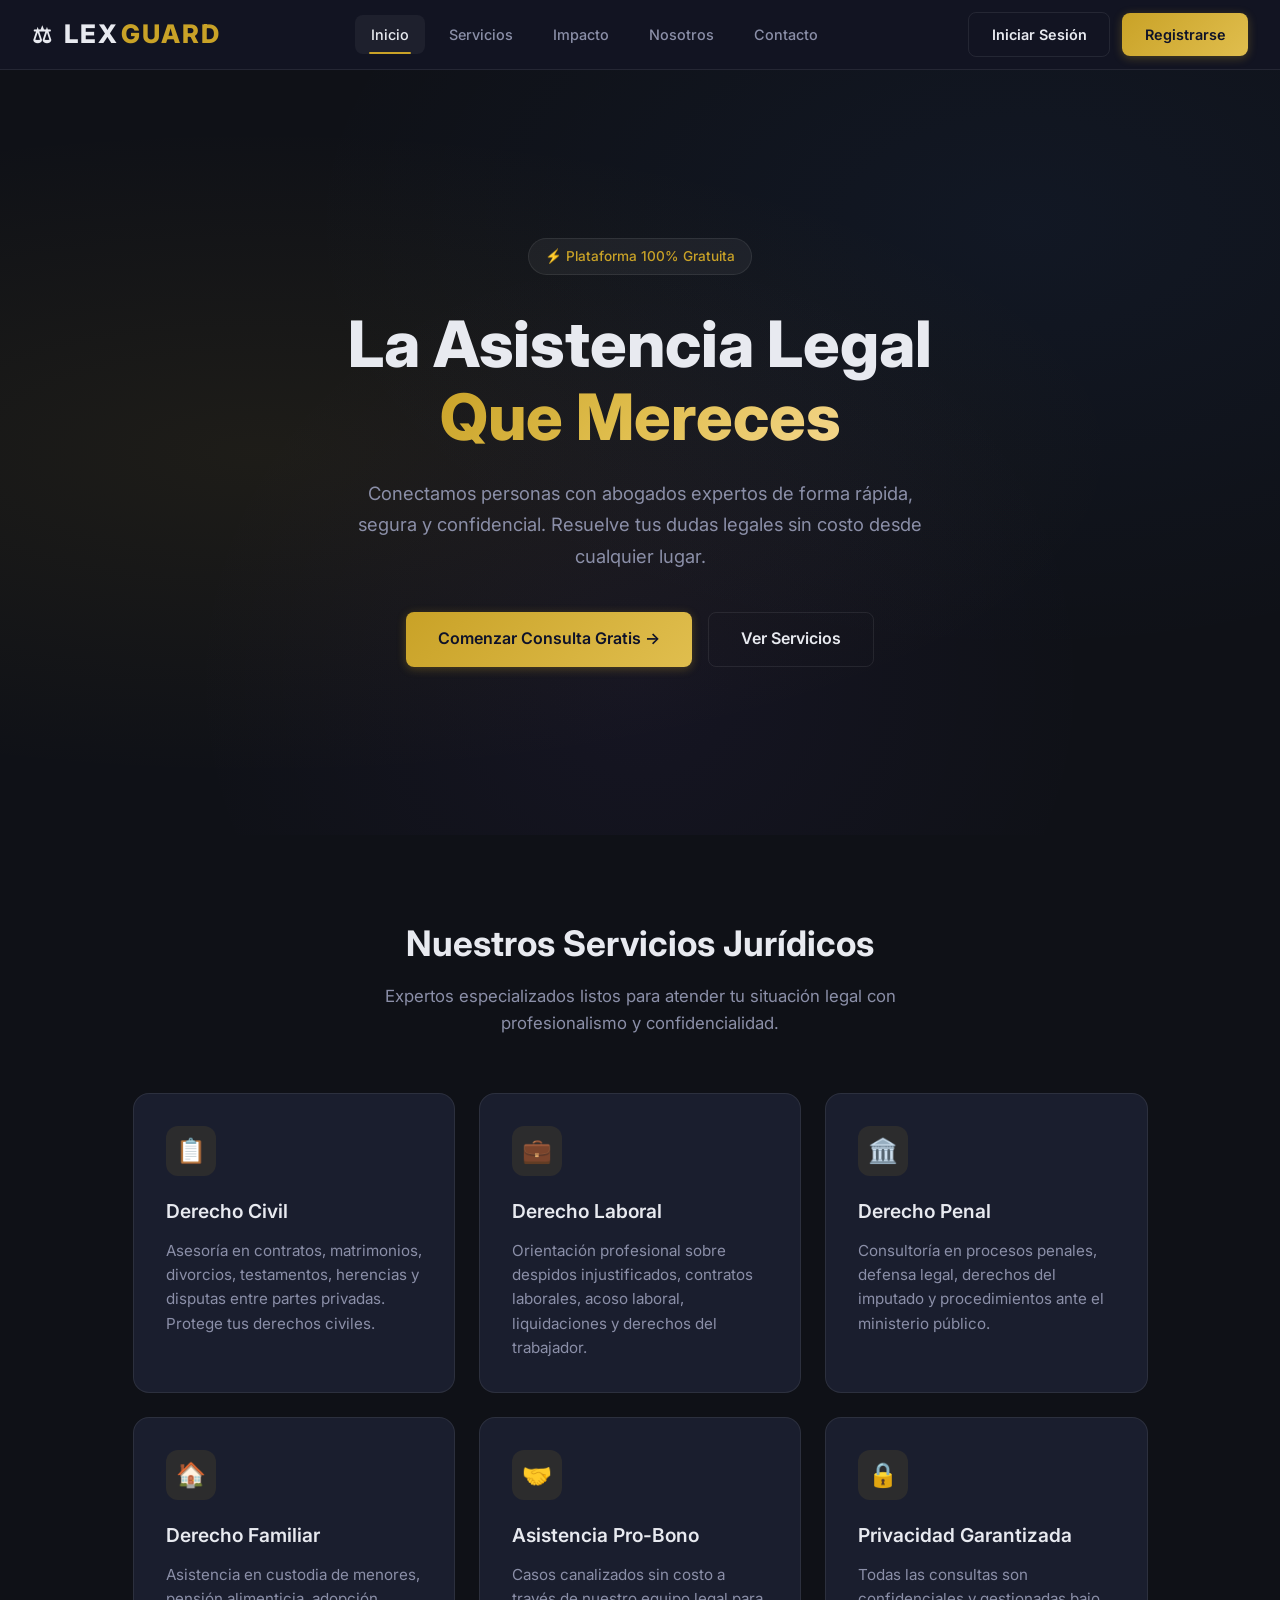
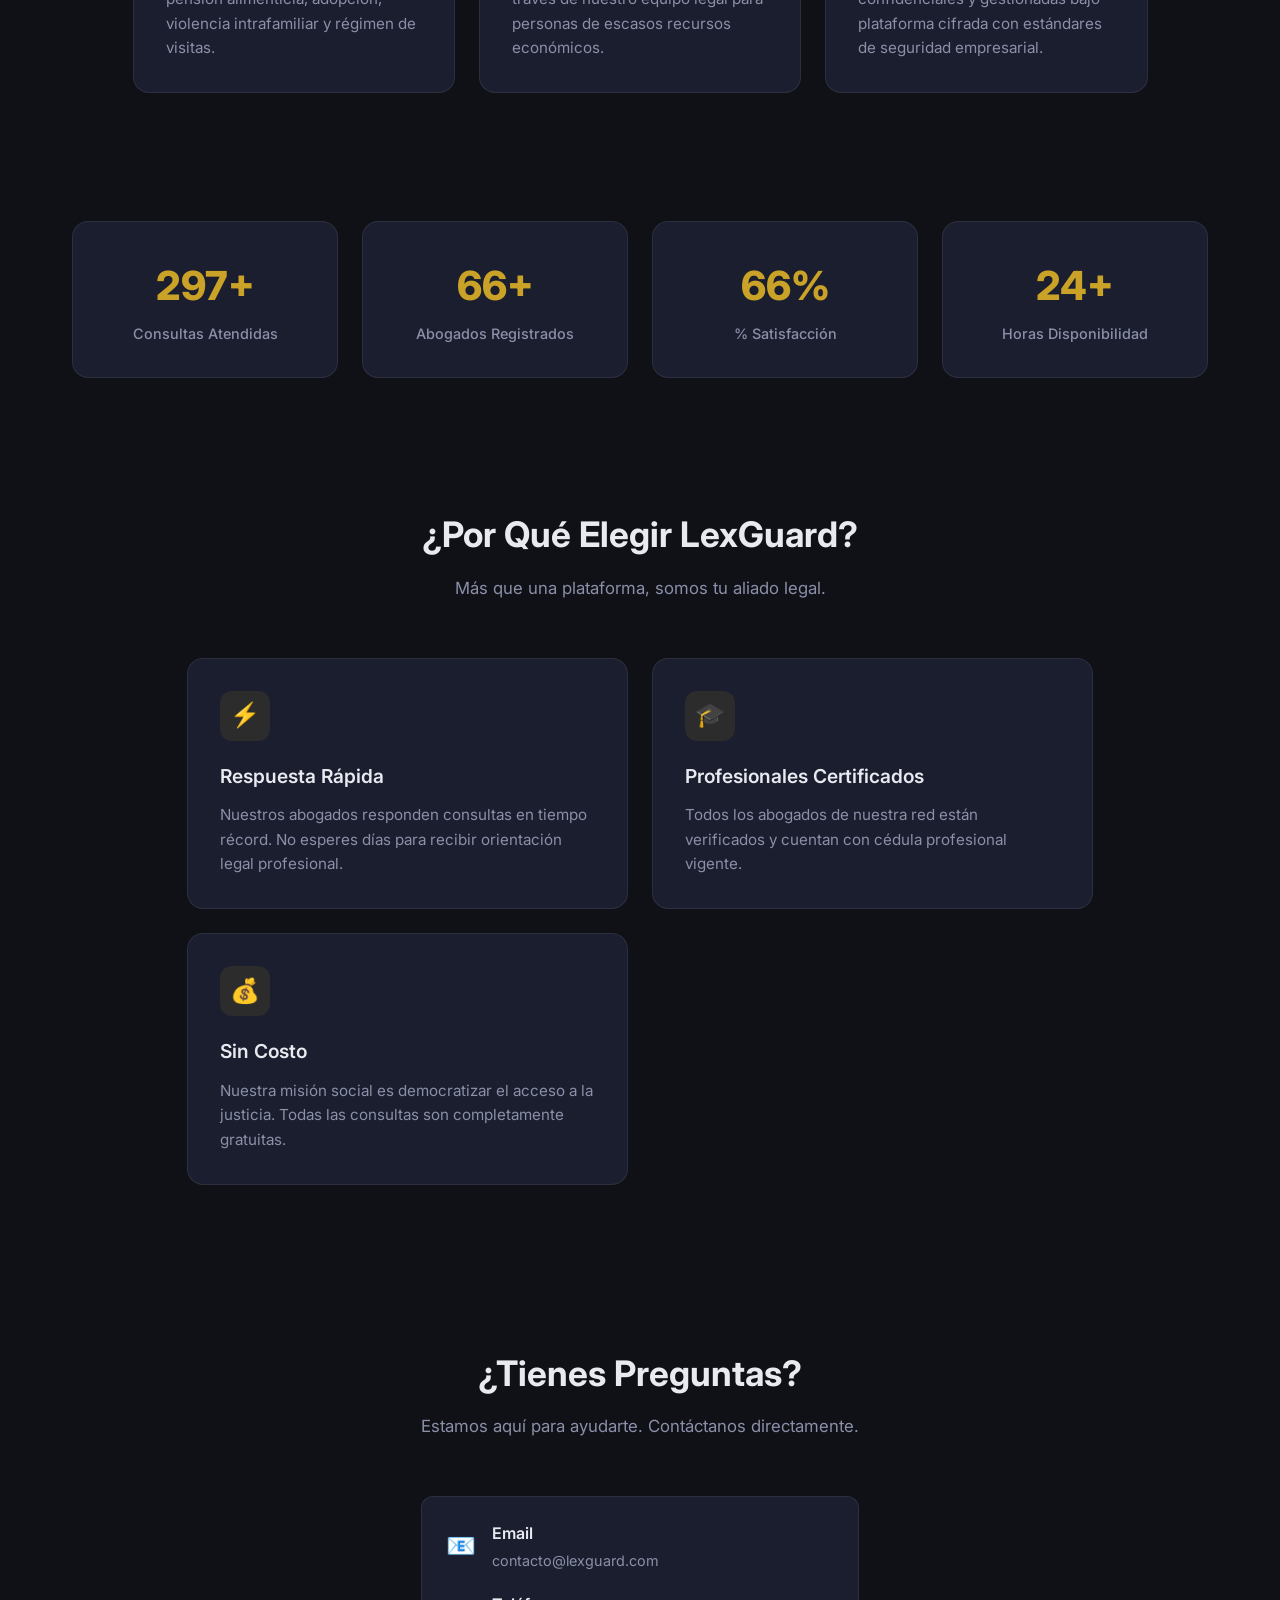
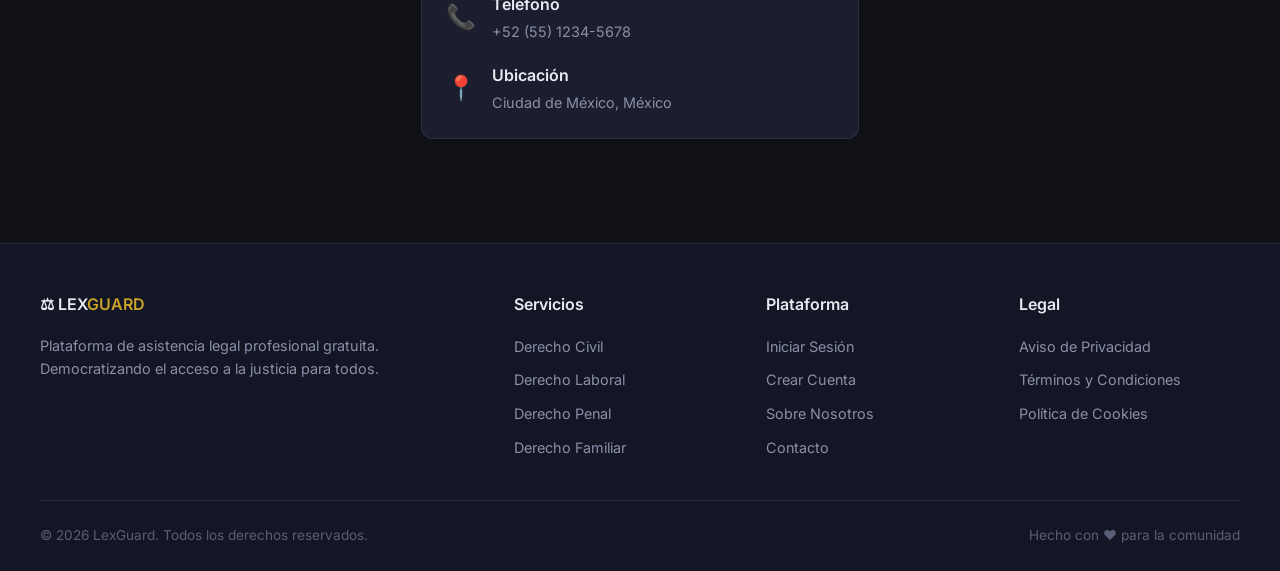
==== src/main/resources/static/index.html @ 743a6d7b "Add files via upload" ====
<!DOCTYPE html>
<html lang="es">
<head>
    <meta charset="UTF-8">
    <meta name="viewport" content="width=device-width, initial-scale=1.0">
    <meta name="description" content="LexGuard — Plataforma de asistencia legal profesional gratuita. Consulta a expertos en derecho civil, laboral y penal desde la comodidad de tu hogar.">
    <title>LexGuard | Asistencia Legal Profesional Gratuita</title>
    <link rel="stylesheet" href="css/style.css">
</head>
<body>

    <nav class="navbar" id="mainNavbar">
        <a href="index.html" class="logo">LEX<span>GUARD</span></a>

        <div class="hamburger" id="hamburgerBtn" onclick="toggleMenu()">
            <span></span><span></span><span></span>
        </div>

        <div class="nav-links" id="navLinks">
            <a href="#inicio" class="active">Inicio</a>
            <a href="#servicios">Servicios</a>
            <a href="#estadisticas">Impacto</a>
            <a href="#nosotros">Nosotros</a>
            <a href="#contacto">Contacto</a>
        </div>

        <div class="auth-buttons" id="authSection">
            <a href="login.html" class="btn btn-outline">Iniciar Sesión</a>
            <a href="registro.html" class="btn btn-primary">Registrarse</a>
        </div>
    </nav>

    <section class="hero" id="inicio">
        <div class="hero-content">
            <div class="hero-badge">
                ⚡ Plataforma 100% Gratuita
            </div>
            <h1>
                La Asistencia Legal<br>
                <span class="gradient-text">Que Mereces</span>
            </h1>
            <p>Conectamos personas con abogados expertos de forma rápida, segura y confidencial. Resuelve tus dudas legales sin costo desde cualquier lugar.</p>
            <div class="hero-buttons">
                <a href="registro.html" class="btn btn-primary">Comenzar Consulta Gratis →</a>
                <a href="#servicios" class="btn btn-outline">Ver Servicios</a>
            </div>
        </div>
    </section>

    <section class="section" id="servicios">
        <div class="section-header">
            <h2>Nuestros Servicios Jurídicos</h2>
            <p>Expertos especializados listos para atender tu situación legal con profesionalismo y confidencialidad.</p>
        </div>
        <div class="services-grid">
            <div class="service-card">
                <div class="service-icon">📋</div>
                <h3>Derecho Civil</h3>
                <p>Asesoría en contratos, matrimonios, divorcios, testamentos, herencias y disputas entre partes privadas. Protege tus derechos civiles.</p>
            </div>
            <div class="service-card">
                <div class="service-icon">💼</div>
                <h3>Derecho Laboral</h3>
                <p>Orientación profesional sobre despidos injustificados, contratos laborales, acoso laboral, liquidaciones y derechos del trabajador.</p>
            </div>
            <div class="service-card">
                <div class="service-icon">🏛️</div>
                <h3>Derecho Penal</h3>
                <p>Consultoría en procesos penales, defensa legal, derechos del imputado y procedimientos ante el ministerio público.</p>
            </div>
            <div class="service-card">
                <div class="service-icon">🏠</div>
                <h3>Derecho Familiar</h3>
                <p>Asistencia en custodia de menores, pensión alimenticia, adopción, violencia intrafamiliar y régimen de visitas.</p>
            </div>
            <div class="service-card">
                <div class="service-icon">🤝</div>
                <h3>Asistencia Pro-Bono</h3>
                <p>Casos canalizados sin costo a través de nuestro equipo legal para personas de escasos recursos económicos.</p>
            </div>
            <div class="service-card">
                <div class="service-icon">🔒</div>
                <h3>Privacidad Garantizada</h3>
                <p>Todas las consultas son confidenciales y gestionadas bajo plataforma cifrada con estándares de seguridad empresarial.</p>
            </div>
        </div>
    </section>

    <section id="estadisticas">
        <div class="stats-bar">
            <div class="stat-item">
                <div class="stat-number" data-target="500">0</div>
                <div class="stat-label">Consultas Atendidas</div>
            </div>
            <div class="stat-item">
                <div class="stat-number" data-target="120">0</div>
                <div class="stat-label">Abogados Registrados</div>
            </div>
            <div class="stat-item">
                <div class="stat-number" data-target="95">0</div>
                <div class="stat-label">% Satisfacción</div>
            </div>
            <div class="stat-item">
                <div class="stat-number" data-target="24">0</div>
                <div class="stat-label">Horas Disponibilidad</div>
            </div>
        </div>
    </section>

    <!-- ===== NOSOTROS ===== -->
    <section class="section" id="nosotros">
        <div class="section-header">
            <h2>¿Por Qué Elegir LexGuard?</h2>
            <p>Más que una plataforma, somos tu aliado legal.</p>
        </div>
        <div class="services-grid">
            <div class="service-card">
                <div class="service-icon">⚡</div>
                <h3>Respuesta Rápida</h3>
                <p>Nuestros abogados responden consultas en tiempo récord. No esperes días para recibir orientación legal profesional.</p>
            </div>
            <div class="service-card">
                <div class="service-icon">🎓</div>
                <h3>Profesionales Certificados</h3>
                <p>Todos los abogados de nuestra red están verificados y cuentan con cédula profesional vigente.</p>
            </div>
            <div class="service-card">
                <div class="service-icon">💰</div>
                <h3>Sin Costo</h3>
                <p>Nuestra misión social es democratizar el acceso a la justicia. Todas las consultas son completamente gratuitas.</p>
            </div>
        </div>
    </section>

    <!-- ===== CONTACTO ===== -->
    <section class="section" id="contacto">
        <div class="section-header">
            <h2>¿Tienes Preguntas?</h2>
            <p>Estamos aquí para ayudarte. Contáctanos directamente.</p>
        </div>
        <div style="max-width: 500px; margin: 0 auto;">
            <div class="card">
                <div style="display: grid; gap: 1.25rem;">
                    <div style="display: flex; align-items: center; gap: 1rem;">
                        <span style="font-size: 1.5rem;">📧</span>
                        <div>
                            <div style="font-weight: 600; margin-bottom: 0.15rem;">Email</div>
                            <div style="color: var(--text-secondary); font-size: 0.9rem;">contacto@lexguard.com</div>
                        </div>
                    </div>
                    <div style="display: flex; align-items: center; gap: 1rem;">
                        <span style="font-size: 1.5rem;">📞</span>
                        <div>
                            <div style="font-weight: 600; margin-bottom: 0.15rem;">Teléfono</div>
                            <div style="color: var(--text-secondary); font-size: 0.9rem;">+52 (55) 1234-5678</div>
                        </div>
                    </div>
                    <div style="display: flex; align-items: center; gap: 1rem;">
                        <span style="font-size: 1.5rem;">📍</span>
                        <div>
                            <div style="font-weight: 600; margin-bottom: 0.15rem;">Ubicación</div>
                            <div style="color: var(--text-secondary); font-size: 0.9rem;">Ciudad de México, México</div>
                        </div>
                    </div>
                </div>
            </div>
        </div>
    </section>

    <footer class="footer">
        <div class="footer-grid">
            <div class="footer-col">
                <h4>⚖ LEX<span style="color: var(--accent);">GUARD</span></h4>
                <p>Plataforma de asistencia legal profesional gratuita. Democratizando el acceso a la justicia para todos.</p>
            </div>
            <div class="footer-col">
                <h4>Servicios</h4>
                <ul>
                    <li><a href="#servicios">Derecho Civil</a></li>
                    <li><a href="#servicios">Derecho Laboral</a></li>
                    <li><a href="#servicios">Derecho Penal</a></li>
                    <li><a href="#servicios">Derecho Familiar</a></li>
                </ul>
            </div>
            <div class="footer-col">
                <h4>Plataforma</h4>
                <ul>
                    <li><a href="login.html">Iniciar Sesión</a></li>
                    <li><a href="registro.html">Crear Cuenta</a></li>
                    <li><a href="#nosotros">Sobre Nosotros</a></li>
                    <li><a href="#contacto">Contacto</a></li>
                </ul>
            </div>
            <div class="footer-col">
                <h4>Legal</h4>
                <ul>
                    <li><a href="#">Aviso de Privacidad</a></li>
                    <li><a href="#">Términos y Condiciones</a></li>
                    <li><a href="#">Política de Cookies</a></li>
                </ul>
            </div>
        </div>
        <div class="footer-bottom">
            <span>© 2026 LexGuard. Todos los derechos reservados.</span>
            <span>Hecho con ❤️ para la comunidad</span>
        </div>
    </footer>

    <script src="js/auth.js"></script>
    <script>
        // --- Auth-aware navbar ---
        document.addEventListener("DOMContentLoaded", () => {
            if (auth.isAuthenticated()) {
                const user = auth.getUser();
                document.getElementById('authSection').innerHTML = `
                    <span style="color: var(--text-secondary); font-size: 0.9rem;">Hola, <strong style="color: var(--text-primary);">${user.nombre || 'Usuario'}</strong></span>
                    <a href="dashboard.html" class="btn btn-primary">Mi Panel</a>
                    <button class="btn btn-outline" onclick="logout()">Salir</button>
                `;
            }
        });

        // --- Hamburger Menu ---
        function toggleMenu() {
            document.getElementById('navLinks').classList.toggle('open');
            document.getElementById('hamburgerBtn').classList.toggle('active');
        }

        // Close menu on link click (mobile)
        document.querySelectorAll('.nav-links a').forEach(link => {
            link.addEventListener('click', () => {
                document.getElementById('navLinks').classList.remove('open');
                document.getElementById('hamburgerBtn').classList.remove('active');
            });
        });

        // --- Stat Counter Animation ---
        const statNumbers = document.querySelectorAll('.stat-number[data-target]');
        const observerOptions = { threshold: 0.5 };
        const statsObserver = new IntersectionObserver((entries) => {
            entries.forEach(entry => {
                if (entry.isIntersecting) {
                    const el = entry.target;
                    const target = parseInt(el.getAttribute('data-target'));
                    let current = 0;
                    const increment = Math.ceil(target / 60);
                    const suffix = el.closest('.stat-item').querySelector('.stat-label').textContent.includes('%') ? '%' : '+';
                    const timer = setInterval(() => {
                        current += increment;
                        if (current >= target) {
                            current = target;
                            clearInterval(timer);
                        }
                        el.textContent = current + suffix;
                    }, 25);
                    statsObserver.unobserve(el);
                }
            });
        }, observerOptions);

        statNumbers.forEach(num => statsObserver.observe(num));

        // --- Active nav link on scroll ---
        const sections = document.querySelectorAll('section[id]');
        window.addEventListener('scroll', () => {
            const scrollY = window.scrollY + 100;
            sections.forEach(sec => {
                const top = sec.offsetTop;
                const height = sec.offsetHeight;
                const id = sec.getAttribute('id');
                const link = document.querySelector(`.nav-links a[href="#${id}"]`);
                if (link) {
                    if (scrollY >= top && scrollY < top + height) {
                        document.querySelectorAll('.nav-links a').forEach(a => a.classList.remove('active'));
                        link.classList.add('active');
                    }
                }
            });
        });
    </script>
</body>
</html>
---- src/main/resources/static/css/style.css ----
/* ============================================
   LEXGUARD — Premium Design System v4.0
   ============================================ */

@import url('https://fonts.googleapis.com/css2?family=Inter:wght@300;400;500;600;700;800&display=swap');

:root {
  /* Core Palette */
  --primary: #1a1f3d;
  --primary-light: #2a3158;
  --primary-dark: #0e1229;
  --accent: #c9a227;
  --accent-light: #e0be4e;
  --accent-glow: rgba(201, 162, 39, 0.3);

  /* Surfaces */
  --bg-body: #0f1117;
  --bg-card: #1a1e2e;
  --bg-card-hover: #222740;
  --bg-input: #161a2b;
  --bg-sidebar: #131625;
  --glass: rgba(255, 255, 255, 0.05);
  --glass-border: rgba(255, 255, 255, 0.08);

  /* Text */
  --text-primary: #e8eaf0;
  --text-secondary: #8b8fa8;
  --text-muted: #5a5e76;
  --text-accent: var(--accent);

  /* Semantic */
  --success: #22c55e;
  --success-bg: rgba(34, 197, 94, 0.12);
  --warning: #f59e0b;
  --warning-bg: rgba(245, 158, 11, 0.12);
  --danger: #ef4444;
  --danger-bg: rgba(239, 68, 68, 0.12);
  --info: #3b82f6;
  --info-bg: rgba(59, 130, 246, 0.12);

  /* Shadows */
  --shadow-sm: 0 2px 8px rgba(0, 0, 0, 0.3);
  --shadow-md: 0 4px 16px rgba(0, 0, 0, 0.4);
  --shadow-lg: 0 8px 32px rgba(0, 0, 0, 0.5);
  --shadow-glow: 0 0 20px var(--accent-glow);

  /* Radius */
  --radius-sm: 8px;
  --radius-md: 12px;
  --radius-lg: 16px;
  --radius-xl: 24px;

  /* Transitions */
  --transition-fast: 0.15s ease;
  --transition: 0.3s cubic-bezier(0.4, 0, 0.2, 1);
  --transition-slow: 0.5s cubic-bezier(0.4, 0, 0.2, 1);
}

/* ---- RESET & BASE ---- */
*, *::before, *::after {
  margin: 0;
  padding: 0;
  box-sizing: border-box;
}

html {
  scroll-behavior: smooth;
}

body {
  font-family: 'Inter', -apple-system, BlinkMacSystemFont, 'Segoe UI', Roboto, sans-serif;
  background-color: var(--bg-body);
  color: var(--text-primary);
  line-height: 1.6;
  min-height: 100vh;
  display: flex;
  flex-direction: column;
  overflow-x: hidden;
}

/* ---- SCROLLBAR ---- */
::-webkit-scrollbar {
  width: 6px;
}
::-webkit-scrollbar-track {
  background: var(--bg-body);
}
::-webkit-scrollbar-thumb {
  background: var(--primary-light);
  border-radius: 3px;
}
::-webkit-scrollbar-thumb:hover {
  background: var(--accent);
}

/* ============================================
   NAVBAR
   ============================================ */
.navbar {
  background: rgba(19, 22, 37, 0.85);
  backdrop-filter: blur(20px);
  -webkit-backdrop-filter: blur(20px);
  border-bottom: 1px solid var(--glass-border);
  padding: 0 2rem;
  display: flex;
  justify-content: space-between;
  align-items: center;
  height: 70px;
  position: sticky;
  top: 0;
  z-index: 1000;
  transition: var(--transition);
}

.logo {
  font-size: 1.6rem;
  font-weight: 800;
  color: var(--text-primary);
  text-decoration: none;
  letter-spacing: 2px;
  display: flex;
  align-items: center;
  gap: 2px;
}

.logo span {
  color: var(--accent);
}

.logo::before {
  content: '⚖';
  margin-right: 8px;
  font-size: 1.4rem;
}

.nav-links {
  display: flex;
  align-items: center;
  gap: 0.5rem;
}

.nav-links a {
  color: var(--text-secondary);
  text-decoration: none;
  padding: 0.5rem 1rem;
  font-weight: 500;
  font-size: 0.9rem;
  border-radius: var(--radius-sm);
  transition: var(--transition);
  position: relative;
}

.nav-links a:hover,
.nav-links a.active {
  color: var(--text-primary);
  background: var(--glass);
}

.nav-links a::after {
  content: '';
  position: absolute;
  bottom: 0;
  left: 50%;
  transform: translateX(-50%);
  width: 0;
  height: 2px;
  background: var(--accent);
  transition: var(--transition);
  border-radius: 2px;
}

.nav-links a:hover::after,
.nav-links a.active::after {
  width: 60%;
}

.auth-buttons {
  display: flex;
  align-items: center;
  gap: 0.75rem;
}

/* Hamburger */
.hamburger {
  display: none;
  flex-direction: column;
  gap: 5px;
  cursor: pointer;
  padding: 5px;
  z-index: 1001;
}

.hamburger span {
  display: block;
  width: 24px;
  height: 2px;
  background: var(--text-primary);
  transition: var(--transition);
  border-radius: 2px;
}

.hamburger.active span:nth-child(1) {
  transform: rotate(45deg) translate(5px, 5px);
}
.hamburger.active span:nth-child(2) {
  opacity: 0;
}
.hamburger.active span:nth-child(3) {
  transform: rotate(-45deg) translate(5px, -5px);
}

/* ============================================
   BUTTONS
   ============================================ */
.btn {
  padding: 0.6rem 1.4rem;
  border: none;
  border-radius: var(--radius-sm);
  cursor: pointer;
  font-size: 0.9rem;
  font-weight: 600;
  text-decoration: none;
  transition: var(--transition);
  display: inline-flex;
  align-items: center;
  justify-content: center;
  gap: 0.5rem;
  white-space: nowrap;
}

.btn-primary {
  background: linear-gradient(135deg, var(--accent), var(--accent-light));
  color: var(--primary-dark);
  box-shadow: 0 2px 10px var(--accent-glow);
}

.btn-primary:hover {
  transform: translateY(-2px);
  box-shadow: 0 6px 20px var(--accent-glow);
  filter: brightness(1.1);
}

.btn-outline {
  background: transparent;
  border: 1.5px solid var(--glass-border);
  color: var(--text-primary);
}

.btn-outline:hover {
  border-color: var(--accent);
  color: var(--accent);
  background: rgba(201, 162, 39, 0.05);
}

.btn-danger {
  background: var(--danger);
  color: white;
}

.btn-danger:hover {
  background: #dc2626;
  transform: translateY(-1px);
}

.btn-sm {
  padding: 0.35rem 0.8rem;
  font-size: 0.8rem;
}

.btn-block {
  width: 100%;
  padding: 0.85rem;
  background: linear-gradient(135deg, var(--accent), var(--accent-light));
  color: var(--primary-dark);
  border: none;
  border-radius: var(--radius-sm);
  font-size: 1rem;
  font-weight: 700;
  cursor: pointer;
  transition: var(--transition);
  letter-spacing: 0.5px;
}

.btn-block:hover {
  transform: translateY(-2px);
  box-shadow: 0 6px 25px var(--accent-glow);
  filter: brightness(1.1);
}

.btn-block:active {
  transform: translateY(0);
}

/* ============================================
   HERO SECTION
   ============================================ */
.hero {
  position: relative;
  min-height: 85vh;
  display: flex;
  align-items: center;
  justify-content: center;
  text-align: center;
  padding: 4rem 2rem;
  overflow: hidden;
}

.hero::before {
  content: '';
  position: absolute;
  inset: 0;
  background:
    radial-gradient(ellipse at 20% 50%, rgba(201, 162, 39, 0.08) 0%, transparent 60%),
    radial-gradient(ellipse at 80% 20%, rgba(59, 130, 246, 0.06) 0%, transparent 50%),
    radial-gradient(ellipse at 50% 80%, rgba(139, 92, 246, 0.05) 0%, transparent 50%);
  animation: heroShift 15s ease-in-out infinite alternate;
}

@keyframes heroShift {
  0% { opacity: 0.8; transform: scale(1); }
  100% { opacity: 1; transform: scale(1.05); }
}

.hero-content {
  position: relative;
  z-index: 1;
  max-width: 800px;
}

.hero-badge {
  display: inline-flex;
  align-items: center;
  gap: 0.5rem;
  padding: 0.4rem 1rem;
  background: var(--glass);
  border: 1px solid var(--glass-border);
  border-radius: 50px;
  font-size: 0.85rem;
  color: var(--accent);
  font-weight: 500;
  margin-bottom: 2rem;
  animation: fadeUp 0.6s ease;
}

.hero h1 {
  font-size: clamp(2.5rem, 5vw, 4rem);
  font-weight: 800;
  line-height: 1.15;
  margin-bottom: 1.5rem;
  animation: fadeUp 0.8s ease;
}

.hero h1 .gradient-text {
  background: linear-gradient(135deg, var(--accent), var(--accent-light), #f5d78e);
  -webkit-background-clip: text;
  -webkit-text-fill-color: transparent;
  background-clip: text;
}

.hero p {
  font-size: 1.15rem;
  color: var(--text-secondary);
  max-width: 600px;
  margin: 0 auto 2.5rem;
  line-height: 1.7;
  animation: fadeUp 1s ease;
}

.hero-buttons {
  display: flex;
  gap: 1rem;
  justify-content: center;
  flex-wrap: wrap;
  animation: fadeUp 1.2s ease;
}

.hero-buttons .btn {
  padding: 0.85rem 2rem;
  font-size: 1rem;
}

@keyframes fadeUp {
  from { opacity: 0; transform: translateY(25px); }
  to { opacity: 1; transform: translateY(0); }
}

/* ============================================
   SECTIONS
   ============================================ */
.section {
  padding: 5rem 2rem;
  max-width: 1200px;
  margin: 0 auto;
}

.section-header {
  text-align: center;
  margin-bottom: 3.5rem;
}

.section-header h2 {
  font-size: 2.2rem;
  font-weight: 700;
  margin-bottom: 0.75rem;
}

.section-header p {
  color: var(--text-secondary);
  font-size: 1.05rem;
  max-width: 550px;
  margin: 0 auto;
}

/* ============================================
   SERVICE CARDS
   ============================================ */
.services-grid {
  display: grid;
  grid-template-columns: repeat(auto-fit, minmax(300px, 1fr));
  gap: 1.5rem;
}

.service-card {
  background: var(--bg-card);
  border: 1px solid var(--glass-border);
  border-radius: var(--radius-lg);
  padding: 2rem;
  transition: var(--transition);
  position: relative;
  overflow: hidden;
}

.service-card::before {
  content: '';
  position: absolute;
  top: 0;
  left: 0;
  right: 0;
  height: 3px;
  background: linear-gradient(90deg, var(--accent), transparent);
  opacity: 0;
  transition: var(--transition);
}

.service-card:hover {
  transform: translateY(-4px);
  border-color: rgba(201, 162, 39, 0.2);
  box-shadow: var(--shadow-lg);
}

.service-card:hover::before {
  opacity: 1;
}

.service-icon {
  width: 50px;
  height: 50px;
  display: flex;
  align-items: center;
  justify-content: center;
  background: rgba(201, 162, 39, 0.1);
  border-radius: var(--radius-md);
  font-size: 1.5rem;
  margin-bottom: 1.25rem;
}

.service-card h3 {
  font-size: 1.2rem;
  font-weight: 600;
  margin-bottom: 0.75rem;
  color: var(--text-primary);
}

.service-card p {
  color: var(--text-secondary);
  font-size: 0.95rem;
  line-height: 1.6;
}

/* ============================================
   STATS BAR
   ============================================ */
.stats-bar {
  display: grid;
  grid-template-columns: repeat(auto-fit, minmax(200px, 1fr));
  gap: 1.5rem;
  padding: 3rem 2rem;
  max-width: 1200px;
  margin: 0 auto;
}

.stat-item {
  text-align: center;
  padding: 2rem 1rem;
  background: var(--bg-card);
  border: 1px solid var(--glass-border);
  border-radius: var(--radius-lg);
}

.stat-number {
  font-size: 2.5rem;
  font-weight: 800;
  color: var(--accent);
  margin-bottom: 0.25rem;
}

.stat-label {
  color: var(--text-secondary);
  font-size: 0.9rem;
  font-weight: 500;
}

/* ============================================
   AUTH FORMS (Login / Register)
   ============================================ */
.auth-container {
  flex: 1;
  display: flex;
  justify-content: center;
  align-items: center;
  padding: 2rem;
  position: relative;
  overflow: hidden;
}

.auth-container::before {
  content: '';
  position: absolute;
  inset: 0;
  background:
    radial-gradient(ellipse at 30% 40%, rgba(201, 162, 39, 0.06) 0%, transparent 60%),
    radial-gradient(ellipse at 70% 60%, rgba(59, 130, 246, 0.04) 0%, transparent 50%);
}

.glass-card {
  position: relative;
  background: var(--bg-card);
  border: 1px solid var(--glass-border);
  border-radius: var(--radius-xl);
  padding: 2.5rem;
  width: 100%;
  max-width: 440px;
  box-shadow: var(--shadow-lg);
  animation: cardEnter 0.5s ease;
}

@keyframes cardEnter {
  from { opacity: 0; transform: translateY(30px) scale(0.98); }
  to { opacity: 1; transform: translateY(0) scale(1); }
}

.glass-card h2 {
  color: var(--text-primary);
  margin-bottom: 0.5rem;
  text-align: center;
  font-size: 1.8rem;
  font-weight: 700;
}

.glass-card p {
  text-align: center;
  color: var(--text-secondary);
  margin-bottom: 2rem;
  font-size: 0.95rem;
}

/* ============================================
   FORM ELEMENTS
   ============================================ */
.form-group {
  margin-bottom: 1.25rem;
}

.form-group label {
  display: block;
  margin-bottom: 0.4rem;
  font-weight: 500;
  font-size: 0.9rem;
  color: var(--text-secondary);
}

.form-group input,
.form-group select,
.form-group textarea {
  width: 100%;
  padding: 0.75rem 1rem;
  background: var(--bg-input);
  border: 1.5px solid var(--glass-border);
  border-radius: var(--radius-sm);
  font-size: 0.95rem;
  color: var(--text-primary);
  font-family: inherit;
  transition: var(--transition);
}

.form-group input::placeholder,
.form-group textarea::placeholder {
  color: var(--text-muted);
}

.form-group input:focus,
.form-group select:focus,
.form-group textarea:focus {
  outline: none;
  border-color: var(--accent);
  box-shadow: 0 0 0 3px var(--accent-glow);
  background: rgba(22, 26, 43, 0.8);
}

.form-group select {
  cursor: pointer;
  appearance: none;
  background-image: url("data:image/svg+xml,%3Csvg xmlns='http://www.w3.org/2000/svg' width='12' height='12' fill='%238b8fa8' viewBox='0 0 16 16'%3E%3Cpath d='M8 11L3 6h10l-5 5z'/%3E%3C/svg%3E");
  background-repeat: no-repeat;
  background-position: right 1rem center;
  padding-right: 2.5rem;
}

.form-group select option {
  background: var(--bg-card);
  color: var(--text-primary);
}

textarea.form-control {
  width: 100%;
  background: var(--bg-input);
  border: 1.5px solid var(--glass-border);
  border-radius: var(--radius-sm);
  padding: 0.75rem 1rem;
  color: var(--text-primary);
  font-family: inherit;
  font-size: 0.95rem;
  resize: vertical;
  transition: var(--transition);
}

textarea.form-control:focus {
  outline: none;
  border-color: var(--accent);
  box-shadow: 0 0 0 3px var(--accent-glow);
}

.auth-links {
  margin-top: 1.5rem;
  text-align: center;
  font-size: 0.9rem;
  color: var(--text-secondary);
}

.auth-links a {
  color: var(--accent);
  text-decoration: none;
  font-weight: 600;
  transition: var(--transition);
}

.auth-links a:hover {
  color: var(--accent-light);
  text-decoration: underline;
}

/* ============================================
   ALERTS
   ============================================ */
.alert {
  padding: 0.85rem 1rem;
  border-radius: var(--radius-sm);
  margin-bottom: 1.25rem;
  font-weight: 500;
  font-size: 0.9rem;
  display: none;
  border: 1px solid transparent;
}

.alert-danger {
  background: var(--danger-bg);
  color: #fca5a5;
  border-color: rgba(239, 68, 68, 0.2);
}

.alert-success {
  background: var(--success-bg);
  color: #86efac;
  border-color: rgba(34, 197, 94, 0.2);
}

.alert-info {
  background: var(--info-bg);
  color: #93c5fd;
  border-color: rgba(59, 130, 246, 0.2);
}

/* ============================================
   DASHBOARD LAYOUT
   ============================================ */
.dashboard-wrapper {
  display: flex;
  flex: 1;
  min-height: calc(100vh - 70px);
}

.sidebar {
  width: 260px;
  background: var(--bg-sidebar);
  border-right: 1px solid var(--glass-border);
  padding: 1.5rem 0;
  display: flex;
  flex-direction: column;
  position: sticky;
  top: 70px;
  height: calc(100vh - 70px);
  overflow-y: auto;
  flex-shrink: 0;
}

.sidebar-profile {
  padding: 1.25rem 1.25rem 1.5rem;
  border-bottom: 1px solid var(--glass-border);
  margin-bottom: 1rem;
}

.sidebar-profile .profile-name {
  font-weight: 600;
  font-size: 1rem;
  color: var(--text-primary);
  margin-bottom: 0.2rem;
}

.sidebar-profile .profile-role {
  font-size: 0.8rem;
  color: var(--accent);
  font-weight: 500;
  text-transform: uppercase;
  letter-spacing: 1px;
}

.sidebar-menu {
  list-style: none;
  padding: 0 0.75rem;
  flex: 1;
}

.sidebar-menu li {
  margin-bottom: 0.25rem;
}

.sidebar-menu a {
  display: flex;
  align-items: center;
  gap: 0.75rem;
  padding: 0.7rem 1rem;
  color: var(--text-secondary);
  text-decoration: none;
  border-radius: var(--radius-sm);
  transition: var(--transition);
  font-weight: 500;
  font-size: 0.9rem;
}

.sidebar-menu a:hover {
  background: var(--glass);
  color: var(--text-primary);
}

.sidebar-menu a.active {
  background: rgba(201, 162, 39, 0.1);
  color: var(--accent);
}

.sidebar-menu .menu-icon {
  font-size: 1.1rem;
  width: 20px;
  text-align: center;
}

.sidebar-bottom {
  padding: 1rem 1.25rem;
  border-top: 1px solid var(--glass-border);
  margin-top: auto;
}

/* Main Content */
.dashboard-main {
  flex: 1;
  padding: 2rem;
  overflow-y: auto;
  max-width: 100%;
}

.page-header {
  margin-bottom: 2rem;
}

.page-header h1 {
  font-size: 1.75rem;
  font-weight: 700;
  margin-bottom: 0.3rem;
}

.page-header p {
  color: var(--text-secondary);
  font-size: 0.95rem;
}

/* ============================================
   STAT CARDS (Dashboard)
   ============================================ */
.stats-grid {
  display: grid;
  grid-template-columns: repeat(auto-fit, minmax(220px, 1fr));
  gap: 1.25rem;
  margin-bottom: 2rem;
}

.stat-card {
  background: var(--bg-card);
  border: 1px solid var(--glass-border);
  border-radius: var(--radius-md);
  padding: 1.5rem;
  transition: var(--transition);
}

.stat-card:hover {
  border-color: rgba(201, 162, 39, 0.15);
  transform: translateY(-2px);
}

.stat-card .stat-icon {
  font-size: 1.5rem;
  margin-bottom: 0.75rem;
}

.stat-card .stat-value {
  font-size: 2rem;
  font-weight: 800;
  color: var(--text-primary);
  margin-bottom: 0.2rem;
}

.stat-card .stat-label {
  color: var(--text-secondary);
  font-size: 0.85rem;
  font-weight: 500;
}

/* ============================================
   CARDS
   ============================================ */
.card {
  background: var(--bg-card);
  border: 1px solid var(--glass-border);
  border-radius: var(--radius-md);
  padding: 1.5rem;
  margin-bottom: 1.5rem;
}

.card-header {
  display: flex;
  justify-content: space-between;
  align-items: center;
  margin-bottom: 1.25rem;
  padding-bottom: 1rem;
  border-bottom: 1px solid var(--glass-border);
}

.card-header h3 {
  font-size: 1.15rem;
  font-weight: 600;
  color: var(--text-primary);
}

/* ============================================
   CONSULTA LIST
   ============================================ */
.consulta-list {
  display: grid;
  gap: 1rem;
}

.consulta-item {
  background: var(--bg-body);
  border: 1px solid var(--glass-border);
  border-radius: var(--radius-md);
  padding: 1.25rem;
  transition: var(--transition);
  border-left: 3px solid var(--accent);
}

.consulta-item:hover {
  border-color: rgba(201, 162, 39, 0.2);
  background: var(--bg-card-hover);
  border-left-color: var(--accent);
}

.consulta-header {
  display: flex;
  justify-content: space-between;
  align-items: flex-start;
  margin-bottom: 0.75rem;
  gap: 1rem;
}

.consulta-title {
  font-weight: 600;
  font-size: 1rem;
  color: var(--text-primary);
}

.consulta-desc {
  color: var(--text-secondary);
  font-size: 0.9rem;
  line-height: 1.5;
  margin-bottom: 0.75rem;
}

.consulta-meta {
  font-size: 0.8rem;
  color: var(--text-muted);
}

/* ============================================
   BADGES
   ============================================ */
.badge {
  display: inline-flex;
  align-items: center;
  gap: 0.3rem;
  padding: 0.3rem 0.75rem;
  border-radius: 50px;
  font-size: 0.75rem;
  font-weight: 600;
  text-transform: uppercase;
  letter-spacing: 0.5px;
  white-space: nowrap;
}

.badge.pendiente,
.badge-pendiente {
  background: var(--warning-bg);
  color: var(--warning);
}

.badge.resuelta,
.badge-resuelta {
  background: var(--success-bg);
  color: var(--success);
}

.badge.en_revision,
.badge-revision {
  background: var(--info-bg);
  color: var(--info);
}

.badge-role {
  font-size: 0.7rem;
  padding: 0.2rem 0.5rem;
}

/* ============================================
   ANSWER BOX
   ============================================ */
.answer-box {
  margin-top: 1rem;
  padding-top: 1rem;
  border-top: 1px solid var(--glass-border);
}

.answer-box .answer-label {
  font-size: 0.85rem;
  color: var(--accent);
  font-weight: 600;
  margin-bottom: 0.5rem;
}

.answer-box p {
  color: var(--text-secondary);
  font-size: 0.9rem;
  line-height: 1.5;
}

/* ============================================
   NOTIFICATIONS BADGE
   ============================================ */
.notif-wrapper {
  position: relative;
  cursor: pointer;
}

.notif-badge {
  position: absolute;
  top: -6px;
  right: -6px;
  background: var(--danger);
  color: white;
  font-size: 0.65rem;
  font-weight: 700;
  min-width: 18px;
  height: 18px;
  border-radius: 50%;
  display: flex;
  align-items: center;
  justify-content: center;
  border: 2px solid var(--bg-sidebar);
  animation: pulse 2s infinite;
}

@keyframes pulse {
  0%, 100% { transform: scale(1); }
  50% { transform: scale(1.1); }
}

.notif-panel {
  position: absolute;
  top: calc(100% + 10px);
  right: 0;
  width: 360px;
  max-height: 400px;
  background: var(--bg-card);
  border: 1px solid var(--glass-border);
  border-radius: var(--radius-md);
  box-shadow: var(--shadow-lg);
  overflow-y: auto;
  z-index: 999;
  display: none;
}

.notif-panel.show {
  display: block;
  animation: slideDown 0.2s ease;
}

@keyframes slideDown {
  from { opacity: 0; transform: translateY(-10px); }
  to { opacity: 1; transform: translateY(0); }
}

.notif-header {
  padding: 1rem;
  border-bottom: 1px solid var(--glass-border);
  display: flex;
  justify-content: space-between;
  align-items: center;
}

.notif-header h4 {
  font-size: 0.95rem;
  color: var(--text-primary);
}

.notif-item {
  padding: 0.85rem 1rem;
  border-bottom: 1px solid var(--glass-border);
  transition: var(--transition-fast);
  cursor: pointer;
}

.notif-item:hover {
  background: var(--glass);
}

.notif-item.unread {
  border-left: 3px solid var(--accent);
}

.notif-item .notif-msg {
  font-size: 0.85rem;
  color: var(--text-primary);
  line-height: 1.4;
  margin-bottom: 0.3rem;
}

.notif-item .notif-time {
  font-size: 0.75rem;
  color: var(--text-muted);
}

/* ============================================
   TABLE (Admin)
   ============================================ */
.table-wrapper {
  overflow-x: auto;
}

.data-table {
  width: 100%;
  border-collapse: collapse;
  font-size: 0.9rem;
}

.data-table th {
  text-align: left;
  padding: 0.85rem 1rem;
  color: var(--text-secondary);
  font-weight: 600;
  font-size: 0.8rem;
  text-transform: uppercase;
  letter-spacing: 0.5px;
  border-bottom: 1px solid var(--glass-border);
  white-space: nowrap;
}

.data-table td {
  padding: 0.85rem 1rem;
  color: var(--text-primary);
  border-bottom: 1px solid rgba(255, 255, 255, 0.03);
  white-space: nowrap;
}

.data-table tbody tr {
  transition: var(--transition-fast);
}

.data-table tbody tr:hover {
  background: var(--glass);
}

.table-actions {
  display: flex;
  gap: 0.5rem;
}

/* ============================================
   FOOTER
   ============================================ */
.footer {
  background: var(--bg-sidebar);
  border-top: 1px solid var(--glass-border);
  padding: 3rem 2rem 1.5rem;
  margin-top: auto;
}

.footer-grid {
  max-width: 1200px;
  margin: 0 auto;
  display: grid;
  grid-template-columns: 2fr 1fr 1fr 1fr;
  gap: 2rem;
  margin-bottom: 2rem;
}

.footer-col h4 {
  color: var(--text-primary);
  font-size: 1rem;
  font-weight: 600;
  margin-bottom: 1rem;
}

.footer-col p {
  color: var(--text-secondary);
  font-size: 0.9rem;
  line-height: 1.6;
}

.footer-col ul {
  list-style: none;
}

.footer-col ul li {
  margin-bottom: 0.5rem;
}

.footer-col ul li a {
  color: var(--text-secondary);
  text-decoration: none;
  font-size: 0.9rem;
  transition: var(--transition-fast);
}

.footer-col ul li a:hover {
  color: var(--accent);
}

.footer-bottom {
  max-width: 1200px;
  margin: 0 auto;
  padding-top: 1.5rem;
  border-top: 1px solid var(--glass-border);
  display: flex;
  justify-content: space-between;
  align-items: center;
  font-size: 0.85rem;
  color: var(--text-muted);
}

/* ============================================
   EMPTY STATE
   ============================================ */
.empty-state {
  text-align: center;
  padding: 3rem 1.5rem;
  color: var(--text-secondary);
}

.empty-state .empty-icon {
  font-size: 3rem;
  margin-bottom: 1rem;
  opacity: 0.5;
}

.empty-state h4 {
  font-size: 1.1rem;
  color: var(--text-primary);
  margin-bottom: 0.5rem;
}

.empty-state p {
  font-size: 0.9rem;
}

/* ============================================
   LOADING SPINNER
   ============================================ */
.spinner {
  display: inline-block;
  width: 20px;
  height: 20px;
  border: 2px solid var(--glass-border);
  border-top-color: var(--accent);
  border-radius: 50%;
  animation: spin 0.6s linear infinite;
}

@keyframes spin {
  to { transform: rotate(360deg); }
}

/* ============================================
   RESPONSIVE
   ============================================ */
@media (max-width: 1024px) {
  .footer-grid {
    grid-template-columns: 1fr 1fr;
  }
}

@media (max-width: 768px) {
  .navbar {
    padding: 0 1rem;
  }

  .hamburger {
    display: flex;
  }

  .nav-links {
    position: fixed;
    top: 70px;
    left: 0;
    right: 0;
    background: rgba(19, 22, 37, 0.98);
    backdrop-filter: blur(20px);
    flex-direction: column;
    padding: 1.5rem;
    gap: 0.25rem;
    transform: translateY(-100%);
    opacity: 0;
    pointer-events: none;
    transition: var(--transition);
    border-bottom: 1px solid var(--glass-border);
    z-index: 999;
  }

  .nav-links.open {
    transform: translateY(0);
    opacity: 1;
    pointer-events: all;
  }

  .nav-links a {
    padding: 0.85rem 1rem;
    width: 100%;
    font-size: 1rem;
  }

  .auth-buttons {
    display: none;
  }

  .hero h1 {
    font-size: 2rem;
  }

  .hero p {
    font-size: 1rem;
  }

  .hero-buttons .btn {
    padding: 0.7rem 1.5rem;
    font-size: 0.9rem;
  }

  .services-grid {
    grid-template-columns: 1fr;
  }

  .stats-bar {
    grid-template-columns: 1fr 1fr;
  }

  .dashboard-wrapper {
    flex-direction: column;
  }

  .sidebar {
    width: 100%;
    height: auto;
    position: relative;
    top: 0;
    flex-direction: row;
    overflow-x: auto;
    border-right: none;
    border-bottom: 1px solid var(--glass-border);
    padding: 0;
  }

  .sidebar-profile {
    display: none;
  }

  .sidebar-menu {
    display: flex;
    padding: 0.5rem;
    gap: 0.25rem;
  }

  .sidebar-menu li {
    margin-bottom: 0;
  }

  .sidebar-menu a {
    white-space: nowrap;
    padding: 0.6rem 1rem;
    font-size: 0.85rem;
  }

  .sidebar-bottom {
    display: none;
  }

  .dashboard-main {
    padding: 1.25rem;
  }

  .stats-grid {
    grid-template-columns: 1fr 1fr;
  }

  .footer-grid {
    grid-template-columns: 1fr;
  }

  .footer-bottom {
    flex-direction: column;
    gap: 0.5rem;
    text-align: center;
  }

  .notif-panel {
    width: 300px;
    right: -50px;
  }
}

@media (max-width: 480px) {
  .stats-grid {
    grid-template-columns: 1fr;
  }

  .stats-bar {
    grid-template-columns: 1fr;
    padding: 2rem 1rem;
  }

  .glass-card {
    padding: 1.5rem;
  }
}

/* ============================================
   CHAT MODAL
   ============================================ */
.chat-modal {
  display: none;
  position: fixed;
  top: 0;
  left: 0;
  width: 100%;
  height: 100%;
  background: rgba(0, 0, 0, 0.7);
  z-index: 1000;
  justify-content: center;
  align-items: center;
}

.chat-modal.active {
  display: flex;
}

.chat-container {
  background: var(--bg-card);
  border: 1px solid var(--glass-border);
  border-radius: var(--radius-lg);
  width: 90%;
  max-width: 500px;
  max-height: 80vh;
  display: flex;
  flex-direction: column;
  overflow: hidden;
}

.chat-header {
  display: flex;
  justify-content: space-between;
  align-items: center;
  padding: 1rem;
  border-bottom: 1px solid var(--glass-border);
}

.chat-header h3 {
  margin: 0;
  font-size: 1rem;
}

.chat-close {
  background: none;
  border: none;
  color: var(--text-secondary);
  font-size: 1.5rem;
  cursor: pointer;
}

.chat-messages {
  flex: 1;
  overflow-y: auto;
  padding: 1rem;
  display: flex;
  flex-direction: column;
  gap: 0.75rem;
}

.chat-message {
  display: flex;
  flex-direction: column;
  gap: 0.25rem;
}

.chat-message.sent {
  align-items: flex-end;
}

.chat-message.received {
  align-items: flex-start;
}

.chat-bubble {
  padding: 0.75rem 1rem;
  border-radius: var(--radius-md);
  max-width: 80%;
  word-wrap: break-word;
}

.chat-message.sent .chat-bubble {
  background: var(--accent);
  color: var(--primary-dark);
}

.chat-message.received .chat-bubble {
  background: var(--primary-light);
  color: var(--text-primary);
}

.chat-time {
  font-size: 0.75rem;
  color: var(--text-muted);
}

.chat-input-area {
  display: flex;
  gap: 0.5rem;
  padding: 1rem;
  border-top: 1px solid var(--glass-border);
}

.chat-input-area input {
  flex: 1;
  background: var(--bg-input);
  border: 1px solid var(--glass-border);
  border-radius: var(--radius-sm);
  padding: 0.75rem;
  color: var(--text-primary);
  font-size: 0.9rem;
}

.chat-input-area input::placeholder {
  color: var(--text-muted);
}

.chat-input-area button {
  background: var(--accent);
  border: none;
  border-radius: var(--radius-sm);
  padding: 0.75rem 1.5rem;
  color: var(--primary-dark);
  font-weight: 600;
  cursor: pointer;
  transition: var(--transition);
}

.chat-input-area button:hover {
  background: var(--accent-light);
}

.chat-btn {
  padding: 0.5rem 1rem;
  font-size: 0.85rem;
  background: var(--accent);
  color: var(--primary-dark);
  border: none;
  border-radius: var(--radius-sm);
  cursor: pointer;
  transition: var(--transition);
}

.chat-btn:hover {
  background: var(--accent-light);
}

.chat-btn:disabled {
  background: var(--text-muted);
  cursor: not-allowed;
  opacity: 0.5;
}
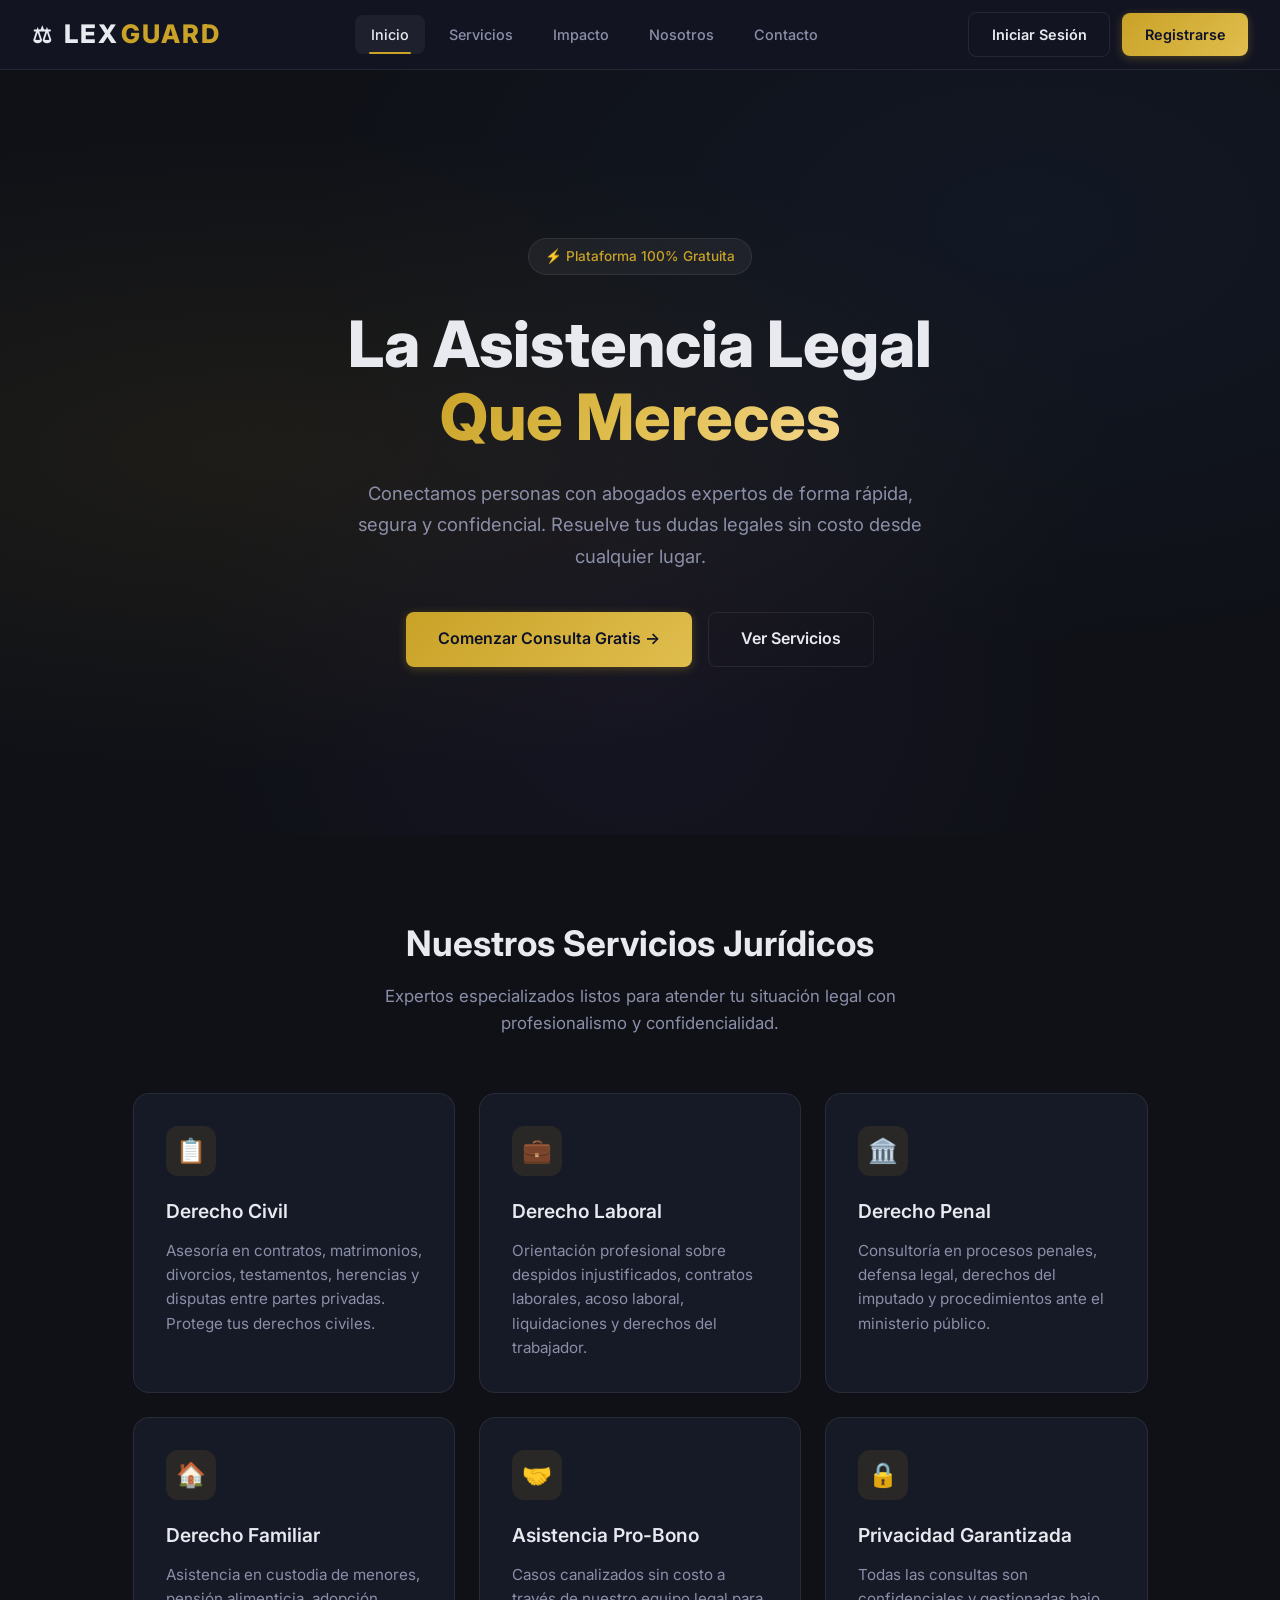
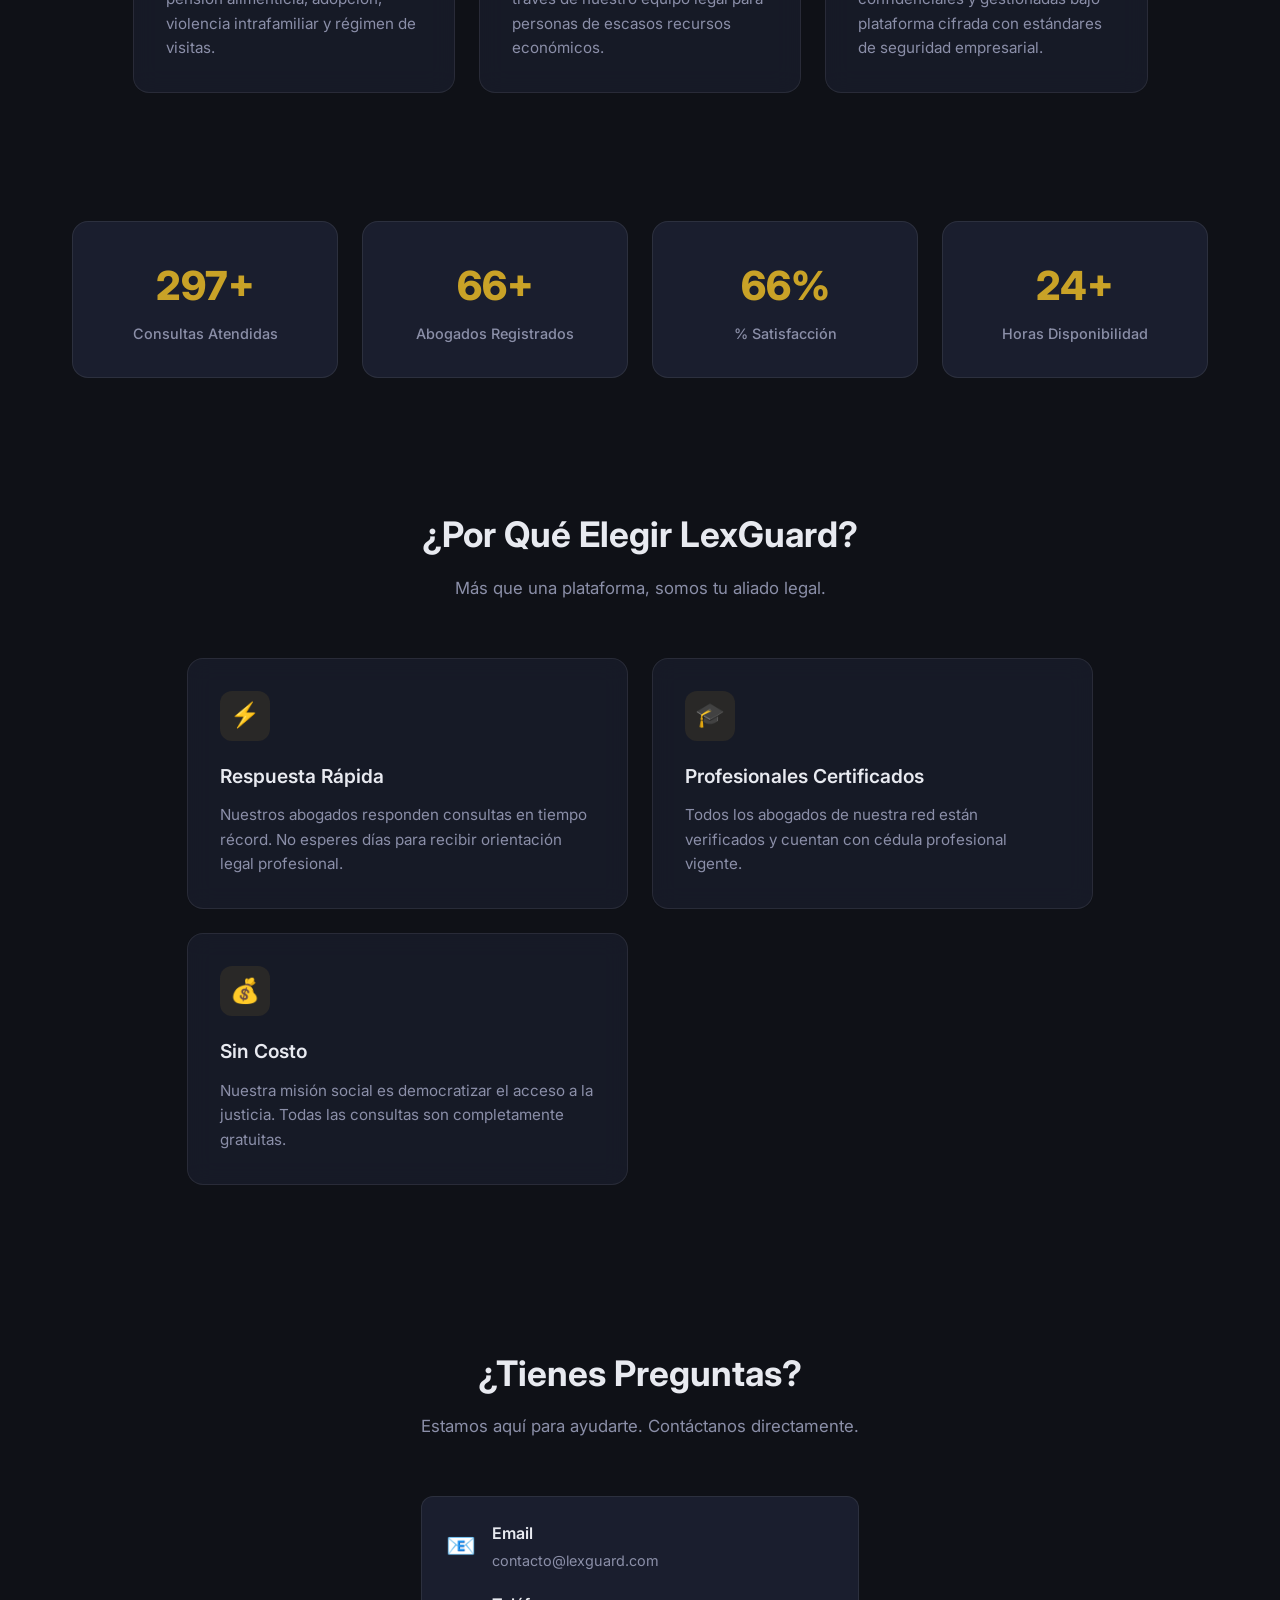
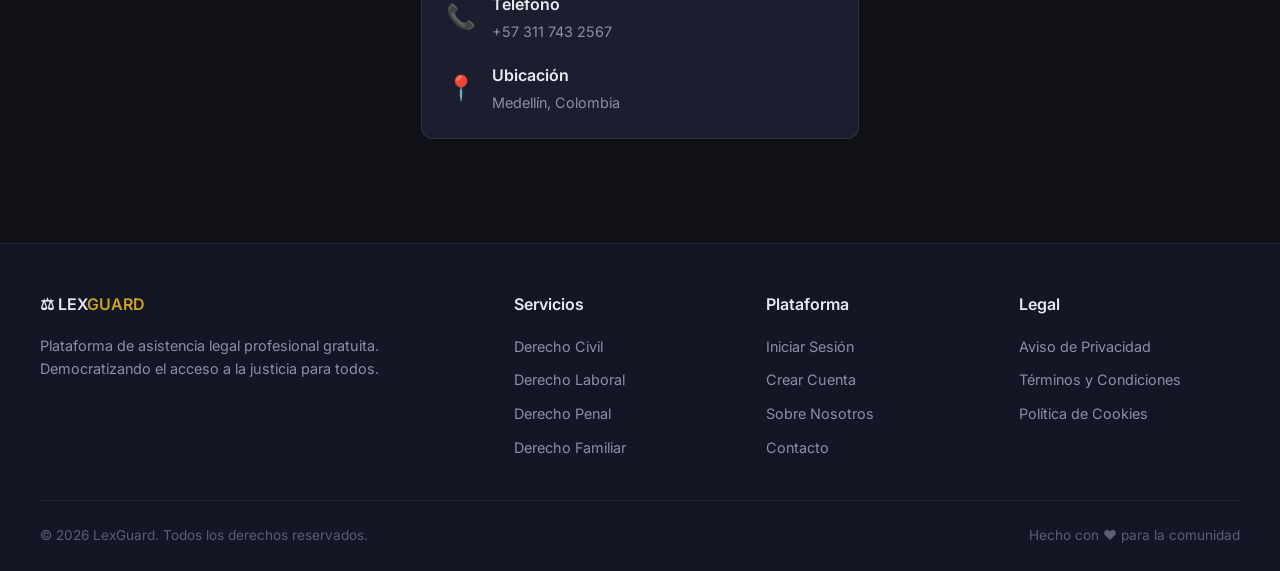
==== commit 907352fc: "Add files via upload" ====
--- a/src/main/resources/static/index.html
+++ b/src/main/resources/static/index.html
@@ -1,282 +1,297 @@
-<!DOCTYPE html>
-<html lang="es">
-<head>
-    <meta charset="UTF-8">
-    <meta name="viewport" content="width=device-width, initial-scale=1.0">
-    <meta name="description" content="LexGuard — Plataforma de asistencia legal profesional gratuita. Consulta a expertos en derecho civil, laboral y penal desde la comodidad de tu hogar.">
-    <title>LexGuard | Asistencia Legal Profesional Gratuita</title>
-    <link rel="stylesheet" href="css/style.css">
-</head>
-<body>
-
-    <nav class="navbar" id="mainNavbar">
-        <a href="index.html" class="logo">LEX<span>GUARD</span></a>
-
-        <div class="hamburger" id="hamburgerBtn" onclick="toggleMenu()">
-            <span></span><span></span><span></span>
-        </div>
-
-        <div class="nav-links" id="navLinks">
-            <a href="#inicio" class="active">Inicio</a>
-            <a href="#servicios">Servicios</a>
-            <a href="#estadisticas">Impacto</a>
-            <a href="#nosotros">Nosotros</a>
-            <a href="#contacto">Contacto</a>
-        </div>
-
-        <div class="auth-buttons" id="authSection">
-            <a href="login.html" class="btn btn-outline">Iniciar Sesión</a>
-            <a href="registro.html" class="btn btn-primary">Registrarse</a>
-        </div>
-    </nav>
-
-    <section class="hero" id="inicio">
-        <div class="hero-content">
-            <div class="hero-badge">
-                ⚡ Plataforma 100% Gratuita
-            </div>
-            <h1>
-                La Asistencia Legal<br>
-                <span class="gradient-text">Que Mereces</span>
-            </h1>
-            <p>Conectamos personas con abogados expertos de forma rápida, segura y confidencial. Resuelve tus dudas legales sin costo desde cualquier lugar.</p>
-            <div class="hero-buttons">
-                <a href="registro.html" class="btn btn-primary">Comenzar Consulta Gratis →</a>
-                <a href="#servicios" class="btn btn-outline">Ver Servicios</a>
-            </div>
-        </div>
-    </section>
-
-    <section class="section" id="servicios">
-        <div class="section-header">
-            <h2>Nuestros Servicios Jurídicos</h2>
-            <p>Expertos especializados listos para atender tu situación legal con profesionalismo y confidencialidad.</p>
-        </div>
-        <div class="services-grid">
-            <div class="service-card">
-                <div class="service-icon">📋</div>
-                <h3>Derecho Civil</h3>
-                <p>Asesoría en contratos, matrimonios, divorcios, testamentos, herencias y disputas entre partes privadas. Protege tus derechos civiles.</p>
-            </div>
-            <div class="service-card">
-                <div class="service-icon">💼</div>
-                <h3>Derecho Laboral</h3>
-                <p>Orientación profesional sobre despidos injustificados, contratos laborales, acoso laboral, liquidaciones y derechos del trabajador.</p>
-            </div>
-            <div class="service-card">
-                <div class="service-icon">🏛️</div>
-                <h3>Derecho Penal</h3>
-                <p>Consultoría en procesos penales, defensa legal, derechos del imputado y procedimientos ante el ministerio público.</p>
-            </div>
-            <div class="service-card">
-                <div class="service-icon">🏠</div>
-                <h3>Derecho Familiar</h3>
-                <p>Asistencia en custodia de menores, pensión alimenticia, adopción, violencia intrafamiliar y régimen de visitas.</p>
-            </div>
-            <div class="service-card">
-                <div class="service-icon">🤝</div>
-                <h3>Asistencia Pro-Bono</h3>
-                <p>Casos canalizados sin costo a través de nuestro equipo legal para personas de escasos recursos económicos.</p>
-            </div>
-            <div class="service-card">
-                <div class="service-icon">🔒</div>
-                <h3>Privacidad Garantizada</h3>
-                <p>Todas las consultas son confidenciales y gestionadas bajo plataforma cifrada con estándares de seguridad empresarial.</p>
-            </div>
-        </div>
-    </section>
-
-    <section id="estadisticas">
-        <div class="stats-bar">
-            <div class="stat-item">
-                <div class="stat-number" data-target="500">0</div>
-                <div class="stat-label">Consultas Atendidas</div>
-            </div>
-            <div class="stat-item">
-                <div class="stat-number" data-target="120">0</div>
-                <div class="stat-label">Abogados Registrados</div>
-            </div>
-            <div class="stat-item">
-                <div class="stat-number" data-target="95">0</div>
-                <div class="stat-label">% Satisfacción</div>
-            </div>
-            <div class="stat-item">
-                <div class="stat-number" data-target="24">0</div>
-                <div class="stat-label">Horas Disponibilidad</div>
-            </div>
-        </div>
-    </section>
-
-    <!-- ===== NOSOTROS ===== -->
-    <section class="section" id="nosotros">
-        <div class="section-header">
-            <h2>¿Por Qué Elegir LexGuard?</h2>
-            <p>Más que una plataforma, somos tu aliado legal.</p>
-        </div>
-        <div class="services-grid">
-            <div class="service-card">
-                <div class="service-icon">⚡</div>
-                <h3>Respuesta Rápida</h3>
-                <p>Nuestros abogados responden consultas en tiempo récord. No esperes días para recibir orientación legal profesional.</p>
-            </div>
-            <div class="service-card">
-                <div class="service-icon">🎓</div>
-                <h3>Profesionales Certificados</h3>
-                <p>Todos los abogados de nuestra red están verificados y cuentan con cédula profesional vigente.</p>
-            </div>
-            <div class="service-card">
-                <div class="service-icon">💰</div>
-                <h3>Sin Costo</h3>
-                <p>Nuestra misión social es democratizar el acceso a la justicia. Todas las consultas son completamente gratuitas.</p>
-            </div>
-        </div>
-    </section>
-
-    <!-- ===== CONTACTO ===== -->
-    <section class="section" id="contacto">
-        <div class="section-header">
-            <h2>¿Tienes Preguntas?</h2>
-            <p>Estamos aquí para ayudarte. Contáctanos directamente.</p>
-        </div>
-        <div style="max-width: 500px; margin: 0 auto;">
-            <div class="card">
-                <div style="display: grid; gap: 1.25rem;">
-                    <div style="display: flex; align-items: center; gap: 1rem;">
-                        <span style="font-size: 1.5rem;">📧</span>
-                        <div>
-                            <div style="font-weight: 600; margin-bottom: 0.15rem;">Email</div>
-                            <div style="color: var(--text-secondary); font-size: 0.9rem;">contacto@lexguard.com</div>
-                        </div>
-                    </div>
-                    <div style="display: flex; align-items: center; gap: 1rem;">
-                        <span style="font-size: 1.5rem;">📞</span>
-                        <div>
-                            <div style="font-weight: 600; margin-bottom: 0.15rem;">Teléfono</div>
-                            <div style="color: var(--text-secondary); font-size: 0.9rem;">+52 (55) 1234-5678</div>
-                        </div>
-                    </div>
-                    <div style="display: flex; align-items: center; gap: 1rem;">
-                        <span style="font-size: 1.5rem;">📍</span>
-                        <div>
-                            <div style="font-weight: 600; margin-bottom: 0.15rem;">Ubicación</div>
-                            <div style="color: var(--text-secondary); font-size: 0.9rem;">Ciudad de México, México</div>
-                        </div>
-                    </div>
-                </div>
-            </div>
-        </div>
-    </section>
-
-    <footer class="footer">
-        <div class="footer-grid">
-            <div class="footer-col">
-                <h4>⚖ LEX<span style="color: var(--accent);">GUARD</span></h4>
-                <p>Plataforma de asistencia legal profesional gratuita. Democratizando el acceso a la justicia para todos.</p>
-            </div>
-            <div class="footer-col">
-                <h4>Servicios</h4>
-                <ul>
-                    <li><a href="#servicios">Derecho Civil</a></li>
-                    <li><a href="#servicios">Derecho Laboral</a></li>
-                    <li><a href="#servicios">Derecho Penal</a></li>
-                    <li><a href="#servicios">Derecho Familiar</a></li>
-                </ul>
-            </div>
-            <div class="footer-col">
-                <h4>Plataforma</h4>
-                <ul>
-                    <li><a href="login.html">Iniciar Sesión</a></li>
-                    <li><a href="registro.html">Crear Cuenta</a></li>
-                    <li><a href="#nosotros">Sobre Nosotros</a></li>
-                    <li><a href="#contacto">Contacto</a></li>
-                </ul>
-            </div>
-            <div class="footer-col">
-                <h4>Legal</h4>
-                <ul>
-                    <li><a href="#">Aviso de Privacidad</a></li>
-                    <li><a href="#">Términos y Condiciones</a></li>
-                    <li><a href="#">Política de Cookies</a></li>
-                </ul>
-            </div>
-        </div>
-        <div class="footer-bottom">
-            <span>© 2026 LexGuard. Todos los derechos reservados.</span>
-            <span>Hecho con ❤️ para la comunidad</span>
-        </div>
-    </footer>
-
-    <script src="js/auth.js"></script>
-    <script>
-        // --- Auth-aware navbar ---
-        document.addEventListener("DOMContentLoaded", () => {
-            if (auth.isAuthenticated()) {
-                const user = auth.getUser();
-                document.getElementById('authSection').innerHTML = `
-                    <span style="color: var(--text-secondary); font-size: 0.9rem;">Hola, <strong style="color: var(--text-primary);">${user.nombre || 'Usuario'}</strong></span>
-                    <a href="dashboard.html" class="btn btn-primary">Mi Panel</a>
-                    <button class="btn btn-outline" onclick="logout()">Salir</button>
-                `;
-            }
-        });
-
-        // --- Hamburger Menu ---
-        function toggleMenu() {
-            document.getElementById('navLinks').classList.toggle('open');
-            document.getElementById('hamburgerBtn').classList.toggle('active');
-        }
-
-        // Close menu on link click (mobile)
-        document.querySelectorAll('.nav-links a').forEach(link => {
-            link.addEventListener('click', () => {
-                document.getElementById('navLinks').classList.remove('open');
-                document.getElementById('hamburgerBtn').classList.remove('active');
-            });
-        });
-
-        // --- Stat Counter Animation ---
-        const statNumbers = document.querySelectorAll('.stat-number[data-target]');
-        const observerOptions = { threshold: 0.5 };
-        const statsObserver = new IntersectionObserver((entries) => {
-            entries.forEach(entry => {
-                if (entry.isIntersecting) {
-                    const el = entry.target;
-                    const target = parseInt(el.getAttribute('data-target'));
-                    let current = 0;
-                    const increment = Math.ceil(target / 60);
-                    const suffix = el.closest('.stat-item').querySelector('.stat-label').textContent.includes('%') ? '%' : '+';
-                    const timer = setInterval(() => {
-                        current += increment;
-                        if (current >= target) {
-                            current = target;
-                            clearInterval(timer);
-                        }
-                        el.textContent = current + suffix;
-                    }, 25);
-                    statsObserver.unobserve(el);
-                }
-            });
-        }, observerOptions);
-
-        statNumbers.forEach(num => statsObserver.observe(num));
-
-        // --- Active nav link on scroll ---
-        const sections = document.querySelectorAll('section[id]');
-        window.addEventListener('scroll', () => {
-            const scrollY = window.scrollY + 100;
-            sections.forEach(sec => {
-                const top = sec.offsetTop;
-                const height = sec.offsetHeight;
-                const id = sec.getAttribute('id');
-                const link = document.querySelector(`.nav-links a[href="#${id}"]`);
-                if (link) {
-                    if (scrollY >= top && scrollY < top + height) {
-                        document.querySelectorAll('.nav-links a').forEach(a => a.classList.remove('active'));
-                        link.classList.add('active');
-                    }
-                }
-            });
-        });
-    </script>
-</body>
-</html>
+<!DOCTYPE html>
+<html lang="es">
+
+<head>
+    <meta charset="UTF-8">
+    <meta name="viewport" content="width=device-width, initial-scale=1.0">
+    <meta name="description"
+        content="LexGuard — Plataforma de asistencia legal profesional gratuita. Consulta a expertos en derecho civil, laboral y penal desde la comodidad de tu hogar.">
+    <title>LexGuard | Asistencia Legal Profesional Gratuita</title>
+    <link rel="stylesheet" href="css/style.css">
+</head>
+
+<body>
+
+    <nav class="navbar" id="mainNavbar">
+        <a href="index.html" class="logo">LEX<span>GUARD</span></a>
+
+        <div class="hamburger" id="hamburgerBtn" onclick="toggleMenu()">
+            <span></span><span></span><span></span>
+        </div>
+
+        <div class="nav-links" id="navLinks">
+            <a href="#inicio" class="active">Inicio</a>
+            <a href="#servicios">Servicios</a>
+            <a href="#estadisticas">Impacto</a>
+            <a href="#nosotros">Nosotros</a>
+            <a href="#contacto">Contacto</a>
+        </div>
+
+        <div class="auth-buttons" id="authSection">
+            <a href="login.html" class="btn btn-outline">Iniciar Sesión</a>
+            <a href="registro.html" class="btn btn-primary">Registrarse</a>
+        </div>
+    </nav>
+
+    <section class="hero" id="inicio">
+        <div class="hero-content">
+            <div class="hero-badge">
+                ⚡ Plataforma 100% Gratuita
+            </div>
+            <h1>
+                La Asistencia Legal<br>
+                <span class="gradient-text">Que Mereces</span>
+            </h1>
+            <p>Conectamos personas con abogados expertos de forma rápida, segura y confidencial. Resuelve tus dudas
+                legales sin costo desde cualquier lugar.</p>
+            <div class="hero-buttons">
+                <a href="registro.html" class="btn btn-primary">Comenzar Consulta Gratis →</a>
+                <a href="#servicios" class="btn btn-outline">Ver Servicios</a>
+            </div>
+        </div>
+    </section>
+
+    <section class="section" id="servicios">
+        <div class="section-header">
+            <h2>Nuestros Servicios Jurídicos</h2>
+            <p>Expertos especializados listos para atender tu situación legal con profesionalismo y confidencialidad.
+            </p>
+        </div>
+        <div class="services-grid">
+            <div class="service-card">
+                <div class="service-icon">📋</div>
+                <h3>Derecho Civil</h3>
+                <p>Asesoría en contratos, matrimonios, divorcios, testamentos, herencias y disputas entre partes
+                    privadas. Protege tus derechos civiles.</p>
+            </div>
+            <div class="service-card">
+                <div class="service-icon">💼</div>
+                <h3>Derecho Laboral</h3>
+                <p>Orientación profesional sobre despidos injustificados, contratos laborales, acoso laboral,
+                    liquidaciones y derechos del trabajador.</p>
+            </div>
+            <div class="service-card">
+                <div class="service-icon">🏛️</div>
+                <h3>Derecho Penal</h3>
+                <p>Consultoría en procesos penales, defensa legal, derechos del imputado y procedimientos ante el
+                    ministerio público.</p>
+            </div>
+            <div class="service-card">
+                <div class="service-icon">🏠</div>
+                <h3>Derecho Familiar</h3>
+                <p>Asistencia en custodia de menores, pensión alimenticia, adopción, violencia intrafamiliar y régimen
+                    de visitas.</p>
+            </div>
+            <div class="service-card">
+                <div class="service-icon">🤝</div>
+                <h3>Asistencia Pro-Bono</h3>
+                <p>Casos canalizados sin costo a través de nuestro equipo legal para personas de escasos recursos
+                    económicos.</p>
+            </div>
+            <div class="service-card">
+                <div class="service-icon">🔒</div>
+                <h3>Privacidad Garantizada</h3>
+                <p>Todas las consultas son confidenciales y gestionadas bajo plataforma cifrada con estándares de
+                    seguridad empresarial.</p>
+            </div>
+        </div>
+    </section>
+
+    <section id="estadisticas">
+        <div class="stats-bar">
+            <div class="stat-item">
+                <div class="stat-number" data-target="500">0</div>
+                <div class="stat-label">Consultas Atendidas</div>
+            </div>
+            <div class="stat-item">
+                <div class="stat-number" data-target="120">0</div>
+                <div class="stat-label">Abogados Registrados</div>
+            </div>
+            <div class="stat-item">
+                <div class="stat-number" data-target="95">0</div>
+                <div class="stat-label">% Satisfacción</div>
+            </div>
+            <div class="stat-item">
+                <div class="stat-number" data-target="24">0</div>
+                <div class="stat-label">Horas Disponibilidad</div>
+            </div>
+        </div>
+    </section>
+
+    
+    <section class="section" id="nosotros">
+        <div class="section-header">
+            <h2>¿Por Qué Elegir LexGuard?</h2>
+            <p>Más que una plataforma, somos tu aliado legal.</p>
+        </div>
+        <div class="services-grid">
+            <div class="service-card">
+                <div class="service-icon">⚡</div>
+                <h3>Respuesta Rápida</h3>
+                <p>Nuestros abogados responden consultas en tiempo récord. No esperes días para recibir orientación
+                    legal profesional.</p>
+            </div>
+            <div class="service-card">
+                <div class="service-icon">🎓</div>
+                <h3>Profesionales Certificados</h3>
+                <p>Todos los abogados de nuestra red están verificados y cuentan con cédula profesional vigente.</p>
+            </div>
+            <div class="service-card">
+                <div class="service-icon">💰</div>
+                <h3>Sin Costo</h3>
+                <p>Nuestra misión social es democratizar el acceso a la justicia. Todas las consultas son completamente
+                    gratuitas.</p>
+            </div>
+        </div>
+    </section>
+
+    
+    <section class="section" id="contacto">
+        <div class="section-header">
+            <h2>¿Tienes Preguntas?</h2>
+            <p>Estamos aquí para ayudarte. Contáctanos directamente.</p>
+        </div>
+        <div style="max-width: 500px; margin: 0 auto;">
+            <div class="card">
+                <div style="display: grid; gap: 1.25rem;">
+                    <div style="display: flex; align-items: center; gap: 1rem;">
+                        <span style="font-size: 1.5rem;">📧</span>
+                        <div>
+                            <div style="font-weight: 600; margin-bottom: 0.15rem;">Email</div>
+                            <div style="color: var(--text-secondary); font-size: 0.9rem;">contacto@lexguard.com</div>
+                        </div>
+                    </div>
+                    <div style="display: flex; align-items: center; gap: 1rem;">
+                        <span style="font-size: 1.5rem;">📞</span>
+                        <div>
+                            <div style="font-weight: 600; margin-bottom: 0.15rem;">Teléfono</div>
+                            <div style="color: var(--text-secondary); font-size: 0.9rem;">+57 311 743 2567</div>
+                        </div>
+                    </div>
+                    <div style="display: flex; align-items: center; gap: 1rem;">
+                        <span style="font-size: 1.5rem;">📍</span>
+                        <div>
+                            <div style="font-weight: 600; margin-bottom: 0.15rem;">Ubicación</div>
+                            <div style="color: var(--text-secondary); font-size: 0.9rem;">Medellín, Colombia</div>
+                        </div>
+                    </div>
+                </div>
+            </div>
+        </div>
+    </section>
+
+    <footer class="footer">
+        <div class="footer-grid">
+            <div class="footer-col">
+                <h4>⚖ LEX<span style="color: var(--accent);">GUARD</span></h4>
+                <p>Plataforma de asistencia legal profesional gratuita. Democratizando el acceso a la justicia para
+                    todos.</p>
+            </div>
+            <div class="footer-col">
+                <h4>Servicios</h4>
+                <ul>
+                    <li><a href="#servicios">Derecho Civil</a></li>
+                    <li><a href="#servicios">Derecho Laboral</a></li>
+                    <li><a href="#servicios">Derecho Penal</a></li>
+                    <li><a href="#servicios">Derecho Familiar</a></li>
+                </ul>
+            </div>
+            <div class="footer-col">
+                <h4>Plataforma</h4>
+                <ul>
+                    <li><a href="login.html">Iniciar Sesión</a></li>
+                    <li><a href="registro.html">Crear Cuenta</a></li>
+                    <li><a href="#nosotros">Sobre Nosotros</a></li>
+                    <li><a href="#contacto">Contacto</a></li>
+                </ul>
+            </div>
+            <div class="footer-col">
+                <h4>Legal</h4>
+                <ul>
+                    <li><a href="#">Aviso de Privacidad</a></li>
+                    <li><a href="#">Términos y Condiciones</a></li>
+                    <li><a href="#">Política de Cookies</a></li>
+                </ul>
+            </div>
+        </div>
+        <div class="footer-bottom">
+            <span>© 2026 LexGuard. Todos los derechos reservados.</span>
+            <span>Hecho con ❤️ para la comunidad</span>
+        </div>
+    </footer>
+
+    <script src="js/auth.js"></script>
+    <script>
+        // --- Auth-aware navbar ---
+        document.addEventListener("DOMContentLoaded", () => {
+            if (auth.isAuthenticated()) {
+                const user = auth.getUser();
+                document.getElementById('authSection').innerHTML = `
+                    <span style="color: var(--text-secondary); font-size: 0.9rem;">Hola, <strong style="color: var(--text-primary);">${user.nombre || 'Usuario'}</strong></span>
+                    <a href="dashboard.html" class="btn btn-primary">Mi Panel</a>
+                    <button class="btn btn-outline" onclick="logout()">Salir</button>
+                `;
+            }
+        });
+
+        // --- Hamburger Menu ---
+        function toggleMenu() {
+            document.getElementById('navLinks').classList.toggle('open');
+            document.getElementById('hamburgerBtn').classList.toggle('active');
+        }
+
+        // Close menu on link click (mobile)
+        document.querySelectorAll('.nav-links a').forEach(link => {
+            link.addEventListener('click', () => {
+                document.getElementById('navLinks').classList.remove('open');
+                document.getElementById('hamburgerBtn').classList.remove('active');
+            });
+        });
+
+        // --- Stat Counter Animation ---
+        const statNumbers = document.querySelectorAll('.stat-number[data-target]');
+        const observerOptions = { threshold: 0.5 };
+        const statsObserver = new IntersectionObserver((entries) => {
+            entries.forEach(entry => {
+                if (entry.isIntersecting) {
+                    const el = entry.target;
+                    const target = parseInt(el.getAttribute('data-target'));
+                    let current = 0;
+                    const increment = Math.ceil(target / 60);
+                    const suffix = el.closest('.stat-item').querySelector('.stat-label').textContent.includes('%') ? '%' : '+';
+                    const timer = setInterval(() => {
+                        current += increment;
+                        if (current >= target) {
+                            current = target;
+                            clearInterval(timer);
+                        }
+                        el.textContent = current + suffix;
+                    }, 25);
+                    statsObserver.unobserve(el);
+                }
+            });
+        }, observerOptions);
+
+        statNumbers.forEach(num => statsObserver.observe(num));
+
+        // --- Active nav link on scroll ---
+        const sections = document.querySelectorAll('section[id]');
+        window.addEventListener('scroll', () => {
+            const scrollY = window.scrollY + 100;
+            sections.forEach(sec => {
+                const top = sec.offsetTop;
+                const height = sec.offsetHeight;
+                const id = sec.getAttribute('id');
+                const link = document.querySelector(`.nav-links a[href="#${id}"]`);
+                if (link) {
+                    if (scrollY >= top && scrollY < top + height) {
+                        document.querySelectorAll('.nav-links a').forEach(a => a.classList.remove('active'));
+                        link.classList.add('active');
+                    }
+                }
+            });
+        });
+    </script>
+</body>
+
+</html>
--- a/src/main/resources/static/css/style.css
+++ b/src/main/resources/static/css/style.css
@@ -1,1533 +1,1607 @@
-/* ============================================
-   LEXGUARD — Premium Design System v4.0
-   ============================================ */
-
-@import url('https://fonts.googleapis.com/css2?family=Inter:wght@300;400;500;600;700;800&display=swap');
-
-:root {
-  /* Core Palette */
-  --primary: #1a1f3d;
-  --primary-light: #2a3158;
-  --primary-dark: #0e1229;
-  --accent: #c9a227;
-  --accent-light: #e0be4e;
-  --accent-glow: rgba(201, 162, 39, 0.3);
-
-  /* Surfaces */
-  --bg-body: #0f1117;
-  --bg-card: #1a1e2e;
-  --bg-card-hover: #222740;
-  --bg-input: #161a2b;
-  --bg-sidebar: #131625;
-  --glass: rgba(255, 255, 255, 0.05);
-  --glass-border: rgba(255, 255, 255, 0.08);
-
-  /* Text */
-  --text-primary: #e8eaf0;
-  --text-secondary: #8b8fa8;
-  --text-muted: #5a5e76;
-  --text-accent: var(--accent);
-
-  /* Semantic */
-  --success: #22c55e;
-  --success-bg: rgba(34, 197, 94, 0.12);
-  --warning: #f59e0b;
-  --warning-bg: rgba(245, 158, 11, 0.12);
-  --danger: #ef4444;
-  --danger-bg: rgba(239, 68, 68, 0.12);
-  --info: #3b82f6;
-  --info-bg: rgba(59, 130, 246, 0.12);
-
-  /* Shadows */
-  --shadow-sm: 0 2px 8px rgba(0, 0, 0, 0.3);
-  --shadow-md: 0 4px 16px rgba(0, 0, 0, 0.4);
-  --shadow-lg: 0 8px 32px rgba(0, 0, 0, 0.5);
-  --shadow-glow: 0 0 20px var(--accent-glow);
-
-  /* Radius */
-  --radius-sm: 8px;
-  --radius-md: 12px;
-  --radius-lg: 16px;
-  --radius-xl: 24px;
-
-  /* Transitions */
-  --transition-fast: 0.15s ease;
-  --transition: 0.3s cubic-bezier(0.4, 0, 0.2, 1);
-  --transition-slow: 0.5s cubic-bezier(0.4, 0, 0.2, 1);
-}
-
-/* ---- RESET & BASE ---- */
-*, *::before, *::after {
-  margin: 0;
-  padding: 0;
-  box-sizing: border-box;
-}
-
-html {
-  scroll-behavior: smooth;
-}
-
-body {
-  font-family: 'Inter', -apple-system, BlinkMacSystemFont, 'Segoe UI', Roboto, sans-serif;
-  background-color: var(--bg-body);
-  color: var(--text-primary);
-  line-height: 1.6;
-  min-height: 100vh;
-  display: flex;
-  flex-direction: column;
-  overflow-x: hidden;
-}
-
-/* ---- SCROLLBAR ---- */
-::-webkit-scrollbar {
-  width: 6px;
-}
-::-webkit-scrollbar-track {
-  background: var(--bg-body);
-}
-::-webkit-scrollbar-thumb {
-  background: var(--primary-light);
-  border-radius: 3px;
-}
-::-webkit-scrollbar-thumb:hover {
-  background: var(--accent);
-}
-
-/* ============================================
-   NAVBAR
-   ============================================ */
-.navbar {
-  background: rgba(19, 22, 37, 0.85);
-  backdrop-filter: blur(20px);
-  -webkit-backdrop-filter: blur(20px);
-  border-bottom: 1px solid var(--glass-border);
-  padding: 0 2rem;
-  display: flex;
-  justify-content: space-between;
-  align-items: center;
-  height: 70px;
-  position: sticky;
-  top: 0;
-  z-index: 1000;
-  transition: var(--transition);
-}
-
-.logo {
-  font-size: 1.6rem;
-  font-weight: 800;
-  color: var(--text-primary);
-  text-decoration: none;
-  letter-spacing: 2px;
-  display: flex;
-  align-items: center;
-  gap: 2px;
-}
-
-.logo span {
-  color: var(--accent);
-}
-
-.logo::before {
-  content: '⚖';
-  margin-right: 8px;
-  font-size: 1.4rem;
-}
-
-.nav-links {
-  display: flex;
-  align-items: center;
-  gap: 0.5rem;
-}
-
-.nav-links a {
-  color: var(--text-secondary);
-  text-decoration: none;
-  padding: 0.5rem 1rem;
-  font-weight: 500;
-  font-size: 0.9rem;
-  border-radius: var(--radius-sm);
-  transition: var(--transition);
-  position: relative;
-}
-
-.nav-links a:hover,
-.nav-links a.active {
-  color: var(--text-primary);
-  background: var(--glass);
-}
-
-.nav-links a::after {
-  content: '';
-  position: absolute;
-  bottom: 0;
-  left: 50%;
-  transform: translateX(-50%);
-  width: 0;
-  height: 2px;
-  background: var(--accent);
-  transition: var(--transition);
-  border-radius: 2px;
-}
-
-.nav-links a:hover::after,
-.nav-links a.active::after {
-  width: 60%;
-}
-
-.auth-buttons {
-  display: flex;
-  align-items: center;
-  gap: 0.75rem;
-}
-
-/* Hamburger */
-.hamburger {
-  display: none;
-  flex-direction: column;
-  gap: 5px;
-  cursor: pointer;
-  padding: 5px;
-  z-index: 1001;
-}
-
-.hamburger span {
-  display: block;
-  width: 24px;
-  height: 2px;
-  background: var(--text-primary);
-  transition: var(--transition);
-  border-radius: 2px;
-}
-
-.hamburger.active span:nth-child(1) {
-  transform: rotate(45deg) translate(5px, 5px);
-}
-.hamburger.active span:nth-child(2) {
-  opacity: 0;
-}
-.hamburger.active span:nth-child(3) {
-  transform: rotate(-45deg) translate(5px, -5px);
-}
-
-/* ============================================
-   BUTTONS
-   ============================================ */
-.btn {
-  padding: 0.6rem 1.4rem;
-  border: none;
-  border-radius: var(--radius-sm);
-  cursor: pointer;
-  font-size: 0.9rem;
-  font-weight: 600;
-  text-decoration: none;
-  transition: var(--transition);
-  display: inline-flex;
-  align-items: center;
-  justify-content: center;
-  gap: 0.5rem;
-  white-space: nowrap;
-}
-
-.btn-primary {
-  background: linear-gradient(135deg, var(--accent), var(--accent-light));
-  color: var(--primary-dark);
-  box-shadow: 0 2px 10px var(--accent-glow);
-}
-
-.btn-primary:hover {
-  transform: translateY(-2px);
-  box-shadow: 0 6px 20px var(--accent-glow);
-  filter: brightness(1.1);
-}
-
-.btn-outline {
-  background: transparent;
-  border: 1.5px solid var(--glass-border);
-  color: var(--text-primary);
-}
-
-.btn-outline:hover {
-  border-color: var(--accent);
-  color: var(--accent);
-  background: rgba(201, 162, 39, 0.05);
-}
-
-.btn-danger {
-  background: var(--danger);
-  color: white;
-}
-
-.btn-danger:hover {
-  background: #dc2626;
-  transform: translateY(-1px);
-}
-
-.btn-sm {
-  padding: 0.35rem 0.8rem;
-  font-size: 0.8rem;
-}
-
-.btn-block {
-  width: 100%;
-  padding: 0.85rem;
-  background: linear-gradient(135deg, var(--accent), var(--accent-light));
-  color: var(--primary-dark);
-  border: none;
-  border-radius: var(--radius-sm);
-  font-size: 1rem;
-  font-weight: 700;
-  cursor: pointer;
-  transition: var(--transition);
-  letter-spacing: 0.5px;
-}
-
-.btn-block:hover {
-  transform: translateY(-2px);
-  box-shadow: 0 6px 25px var(--accent-glow);
-  filter: brightness(1.1);
-}
-
-.btn-block:active {
-  transform: translateY(0);
-}
-
-/* ============================================
-   HERO SECTION
-   ============================================ */
-.hero {
-  position: relative;
-  min-height: 85vh;
-  display: flex;
-  align-items: center;
-  justify-content: center;
-  text-align: center;
-  padding: 4rem 2rem;
-  overflow: hidden;
-}
-
-.hero::before {
-  content: '';
-  position: absolute;
-  inset: 0;
-  background:
-    radial-gradient(ellipse at 20% 50%, rgba(201, 162, 39, 0.08) 0%, transparent 60%),
-    radial-gradient(ellipse at 80% 20%, rgba(59, 130, 246, 0.06) 0%, transparent 50%),
-    radial-gradient(ellipse at 50% 80%, rgba(139, 92, 246, 0.05) 0%, transparent 50%);
-  animation: heroShift 15s ease-in-out infinite alternate;
-}
-
-@keyframes heroShift {
-  0% { opacity: 0.8; transform: scale(1); }
-  100% { opacity: 1; transform: scale(1.05); }
-}
-
-.hero-content {
-  position: relative;
-  z-index: 1;
-  max-width: 800px;
-}
-
-.hero-badge {
-  display: inline-flex;
-  align-items: center;
-  gap: 0.5rem;
-  padding: 0.4rem 1rem;
-  background: var(--glass);
-  border: 1px solid var(--glass-border);
-  border-radius: 50px;
-  font-size: 0.85rem;
-  color: var(--accent);
-  font-weight: 500;
-  margin-bottom: 2rem;
-  animation: fadeUp 0.6s ease;
-}
-
-.hero h1 {
-  font-size: clamp(2.5rem, 5vw, 4rem);
-  font-weight: 800;
-  line-height: 1.15;
-  margin-bottom: 1.5rem;
-  animation: fadeUp 0.8s ease;
-}
-
-.hero h1 .gradient-text {
-  background: linear-gradient(135deg, var(--accent), var(--accent-light), #f5d78e);
-  -webkit-background-clip: text;
-  -webkit-text-fill-color: transparent;
-  background-clip: text;
-}
-
-.hero p {
-  font-size: 1.15rem;
-  color: var(--text-secondary);
-  max-width: 600px;
-  margin: 0 auto 2.5rem;
-  line-height: 1.7;
-  animation: fadeUp 1s ease;
-}
-
-.hero-buttons {
-  display: flex;
-  gap: 1rem;
-  justify-content: center;
-  flex-wrap: wrap;
-  animation: fadeUp 1.2s ease;
-}
-
-.hero-buttons .btn {
-  padding: 0.85rem 2rem;
-  font-size: 1rem;
-}
-
-@keyframes fadeUp {
-  from { opacity: 0; transform: translateY(25px); }
-  to { opacity: 1; transform: translateY(0); }
-}
-
-/* ============================================
-   SECTIONS
-   ============================================ */
-.section {
-  padding: 5rem 2rem;
-  max-width: 1200px;
-  margin: 0 auto;
-}
-
-.section-header {
-  text-align: center;
-  margin-bottom: 3.5rem;
-}
-
-.section-header h2 {
-  font-size: 2.2rem;
-  font-weight: 700;
-  margin-bottom: 0.75rem;
-}
-
-.section-header p {
-  color: var(--text-secondary);
-  font-size: 1.05rem;
-  max-width: 550px;
-  margin: 0 auto;
-}
-
-/* ============================================
-   SERVICE CARDS
-   ============================================ */
-.services-grid {
-  display: grid;
-  grid-template-columns: repeat(auto-fit, minmax(300px, 1fr));
-  gap: 1.5rem;
-}
-
-.service-card {
-  background: var(--bg-card);
-  border: 1px solid var(--glass-border);
-  border-radius: var(--radius-lg);
-  padding: 2rem;
-  transition: var(--transition);
-  position: relative;
-  overflow: hidden;
-}
-
-.service-card::before {
-  content: '';
-  position: absolute;
-  top: 0;
-  left: 0;
-  right: 0;
-  height: 3px;
-  background: linear-gradient(90deg, var(--accent), transparent);
-  opacity: 0;
-  transition: var(--transition);
-}
-
-.service-card:hover {
-  transform: translateY(-4px);
-  border-color: rgba(201, 162, 39, 0.2);
-  box-shadow: var(--shadow-lg);
-}
-
-.service-card:hover::before {
-  opacity: 1;
-}
-
-.service-icon {
-  width: 50px;
-  height: 50px;
-  display: flex;
-  align-items: center;
-  justify-content: center;
-  background: rgba(201, 162, 39, 0.1);
-  border-radius: var(--radius-md);
-  font-size: 1.5rem;
-  margin-bottom: 1.25rem;
-}
-
-.service-card h3 {
-  font-size: 1.2rem;
-  font-weight: 600;
-  margin-bottom: 0.75rem;
-  color: var(--text-primary);
-}
-
-.service-card p {
-  color: var(--text-secondary);
-  font-size: 0.95rem;
-  line-height: 1.6;
-}
-
-/* ============================================
-   STATS BAR
-   ============================================ */
-.stats-bar {
-  display: grid;
-  grid-template-columns: repeat(auto-fit, minmax(200px, 1fr));
-  gap: 1.5rem;
-  padding: 3rem 2rem;
-  max-width: 1200px;
-  margin: 0 auto;
-}
-
-.stat-item {
-  text-align: center;
-  padding: 2rem 1rem;
-  background: var(--bg-card);
-  border: 1px solid var(--glass-border);
-  border-radius: var(--radius-lg);
-}
-
-.stat-number {
-  font-size: 2.5rem;
-  font-weight: 800;
-  color: var(--accent);
-  margin-bottom: 0.25rem;
-}
-
-.stat-label {
-  color: var(--text-secondary);
-  font-size: 0.9rem;
-  font-weight: 500;
-}
-
-/* ============================================
-   AUTH FORMS (Login / Register)
-   ============================================ */
-.auth-container {
-  flex: 1;
-  display: flex;
-  justify-content: center;
-  align-items: center;
-  padding: 2rem;
-  position: relative;
-  overflow: hidden;
-}
-
-.auth-container::before {
-  content: '';
-  position: absolute;
-  inset: 0;
-  background:
-    radial-gradient(ellipse at 30% 40%, rgba(201, 162, 39, 0.06) 0%, transparent 60%),
-    radial-gradient(ellipse at 70% 60%, rgba(59, 130, 246, 0.04) 0%, transparent 50%);
-}
-
-.glass-card {
-  position: relative;
-  background: var(--bg-card);
-  border: 1px solid var(--glass-border);
-  border-radius: var(--radius-xl);
-  padding: 2.5rem;
-  width: 100%;
-  max-width: 440px;
-  box-shadow: var(--shadow-lg);
-  animation: cardEnter 0.5s ease;
-}
-
-@keyframes cardEnter {
-  from { opacity: 0; transform: translateY(30px) scale(0.98); }
-  to { opacity: 1; transform: translateY(0) scale(1); }
-}
-
-.glass-card h2 {
-  color: var(--text-primary);
-  margin-bottom: 0.5rem;
-  text-align: center;
-  font-size: 1.8rem;
-  font-weight: 700;
-}
-
-.glass-card p {
-  text-align: center;
-  color: var(--text-secondary);
-  margin-bottom: 2rem;
-  font-size: 0.95rem;
-}
-
-/* ============================================
-   FORM ELEMENTS
-   ============================================ */
-.form-group {
-  margin-bottom: 1.25rem;
-}
-
-.form-group label {
-  display: block;
-  margin-bottom: 0.4rem;
-  font-weight: 500;
-  font-size: 0.9rem;
-  color: var(--text-secondary);
-}
-
-.form-group input,
-.form-group select,
-.form-group textarea {
-  width: 100%;
-  padding: 0.75rem 1rem;
-  background: var(--bg-input);
-  border: 1.5px solid var(--glass-border);
-  border-radius: var(--radius-sm);
-  font-size: 0.95rem;
-  color: var(--text-primary);
-  font-family: inherit;
-  transition: var(--transition);
-}
-
-.form-group input::placeholder,
-.form-group textarea::placeholder {
-  color: var(--text-muted);
-}
-
-.form-group input:focus,
-.form-group select:focus,
-.form-group textarea:focus {
-  outline: none;
-  border-color: var(--accent);
-  box-shadow: 0 0 0 3px var(--accent-glow);
-  background: rgba(22, 26, 43, 0.8);
-}
-
-.form-group select {
-  cursor: pointer;
-  appearance: none;
-  background-image: url("data:image/svg+xml,%3Csvg xmlns='http://www.w3.org/2000/svg' width='12' height='12' fill='%238b8fa8' viewBox='0 0 16 16'%3E%3Cpath d='M8 11L3 6h10l-5 5z'/%3E%3C/svg%3E");
-  background-repeat: no-repeat;
-  background-position: right 1rem center;
-  padding-right: 2.5rem;
-}
-
-.form-group select option {
-  background: var(--bg-card);
-  color: var(--text-primary);
-}
-
-textarea.form-control {
-  width: 100%;
-  background: var(--bg-input);
-  border: 1.5px solid var(--glass-border);
-  border-radius: var(--radius-sm);
-  padding: 0.75rem 1rem;
-  color: var(--text-primary);
-  font-family: inherit;
-  font-size: 0.95rem;
-  resize: vertical;
-  transition: var(--transition);
-}
-
-textarea.form-control:focus {
-  outline: none;
-  border-color: var(--accent);
-  box-shadow: 0 0 0 3px var(--accent-glow);
-}
-
-.auth-links {
-  margin-top: 1.5rem;
-  text-align: center;
-  font-size: 0.9rem;
-  color: var(--text-secondary);
-}
-
-.auth-links a {
-  color: var(--accent);
-  text-decoration: none;
-  font-weight: 600;
-  transition: var(--transition);
-}
-
-.auth-links a:hover {
-  color: var(--accent-light);
-  text-decoration: underline;
-}
-
-/* ============================================
-   ALERTS
-   ============================================ */
-.alert {
-  padding: 0.85rem 1rem;
-  border-radius: var(--radius-sm);
-  margin-bottom: 1.25rem;
-  font-weight: 500;
-  font-size: 0.9rem;
-  display: none;
-  border: 1px solid transparent;
-}
-
-.alert-danger {
-  background: var(--danger-bg);
-  color: #fca5a5;
-  border-color: rgba(239, 68, 68, 0.2);
-}
-
-.alert-success {
-  background: var(--success-bg);
-  color: #86efac;
-  border-color: rgba(34, 197, 94, 0.2);
-}
-
-.alert-info {
-  background: var(--info-bg);
-  color: #93c5fd;
-  border-color: rgba(59, 130, 246, 0.2);
-}
-
-/* ============================================
-   DASHBOARD LAYOUT
-   ============================================ */
-.dashboard-wrapper {
-  display: flex;
-  flex: 1;
-  min-height: calc(100vh - 70px);
-}
-
-.sidebar {
-  width: 260px;
-  background: var(--bg-sidebar);
-  border-right: 1px solid var(--glass-border);
-  padding: 1.5rem 0;
-  display: flex;
-  flex-direction: column;
-  position: sticky;
-  top: 70px;
-  height: calc(100vh - 70px);
-  overflow-y: auto;
-  flex-shrink: 0;
-}
-
-.sidebar-profile {
-  padding: 1.25rem 1.25rem 1.5rem;
-  border-bottom: 1px solid var(--glass-border);
-  margin-bottom: 1rem;
-}
-
-.sidebar-profile .profile-name {
-  font-weight: 600;
-  font-size: 1rem;
-  color: var(--text-primary);
-  margin-bottom: 0.2rem;
-}
-
-.sidebar-profile .profile-role {
-  font-size: 0.8rem;
-  color: var(--accent);
-  font-weight: 500;
-  text-transform: uppercase;
-  letter-spacing: 1px;
-}
-
-.sidebar-menu {
-  list-style: none;
-  padding: 0 0.75rem;
-  flex: 1;
-}
-
-.sidebar-menu li {
-  margin-bottom: 0.25rem;
-}
-
-.sidebar-menu a {
-  display: flex;
-  align-items: center;
-  gap: 0.75rem;
-  padding: 0.7rem 1rem;
-  color: var(--text-secondary);
-  text-decoration: none;
-  border-radius: var(--radius-sm);
-  transition: var(--transition);
-  font-weight: 500;
-  font-size: 0.9rem;
-}
-
-.sidebar-menu a:hover {
-  background: var(--glass);
-  color: var(--text-primary);
-}
-
-.sidebar-menu a.active {
-  background: rgba(201, 162, 39, 0.1);
-  color: var(--accent);
-}
-
-.sidebar-menu .menu-icon {
-  font-size: 1.1rem;
-  width: 20px;
-  text-align: center;
-}
-
-.sidebar-bottom {
-  padding: 1rem 1.25rem;
-  border-top: 1px solid var(--glass-border);
-  margin-top: auto;
-}
-
-/* Main Content */
-.dashboard-main {
-  flex: 1;
-  padding: 2rem;
-  overflow-y: auto;
-  max-width: 100%;
-}
-
-.page-header {
-  margin-bottom: 2rem;
-}
-
-.page-header h1 {
-  font-size: 1.75rem;
-  font-weight: 700;
-  margin-bottom: 0.3rem;
-}
-
-.page-header p {
-  color: var(--text-secondary);
-  font-size: 0.95rem;
-}
-
-/* ============================================
-   STAT CARDS (Dashboard)
-   ============================================ */
-.stats-grid {
-  display: grid;
-  grid-template-columns: repeat(auto-fit, minmax(220px, 1fr));
-  gap: 1.25rem;
-  margin-bottom: 2rem;
-}
-
-.stat-card {
-  background: var(--bg-card);
-  border: 1px solid var(--glass-border);
-  border-radius: var(--radius-md);
-  padding: 1.5rem;
-  transition: var(--transition);
-}
-
-.stat-card:hover {
-  border-color: rgba(201, 162, 39, 0.15);
-  transform: translateY(-2px);
-}
-
-.stat-card .stat-icon {
-  font-size: 1.5rem;
-  margin-bottom: 0.75rem;
-}
-
-.stat-card .stat-value {
-  font-size: 2rem;
-  font-weight: 800;
-  color: var(--text-primary);
-  margin-bottom: 0.2rem;
-}
-
-.stat-card .stat-label {
-  color: var(--text-secondary);
-  font-size: 0.85rem;
-  font-weight: 500;
-}
-
-/* ============================================
-   CARDS
-   ============================================ */
-.card {
-  background: var(--bg-card);
-  border: 1px solid var(--glass-border);
-  border-radius: var(--radius-md);
-  padding: 1.5rem;
-  margin-bottom: 1.5rem;
-}
-
-.card-header {
-  display: flex;
-  justify-content: space-between;
-  align-items: center;
-  margin-bottom: 1.25rem;
-  padding-bottom: 1rem;
-  border-bottom: 1px solid var(--glass-border);
-}
-
-.card-header h3 {
-  font-size: 1.15rem;
-  font-weight: 600;
-  color: var(--text-primary);
-}
-
-/* ============================================
-   CONSULTA LIST
-   ============================================ */
-.consulta-list {
-  display: grid;
-  gap: 1rem;
-}
-
-.consulta-item {
-  background: var(--bg-body);
-  border: 1px solid var(--glass-border);
-  border-radius: var(--radius-md);
-  padding: 1.25rem;
-  transition: var(--transition);
-  border-left: 3px solid var(--accent);
-}
-
-.consulta-item:hover {
-  border-color: rgba(201, 162, 39, 0.2);
-  background: var(--bg-card-hover);
-  border-left-color: var(--accent);
-}
-
-.consulta-header {
-  display: flex;
-  justify-content: space-between;
-  align-items: flex-start;
-  margin-bottom: 0.75rem;
-  gap: 1rem;
-}
-
-.consulta-title {
-  font-weight: 600;
-  font-size: 1rem;
-  color: var(--text-primary);
-}
-
-.consulta-desc {
-  color: var(--text-secondary);
-  font-size: 0.9rem;
-  line-height: 1.5;
-  margin-bottom: 0.75rem;
-}
-
-.consulta-meta {
-  font-size: 0.8rem;
-  color: var(--text-muted);
-}
-
-/* ============================================
-   BADGES
-   ============================================ */
-.badge {
-  display: inline-flex;
-  align-items: center;
-  gap: 0.3rem;
-  padding: 0.3rem 0.75rem;
-  border-radius: 50px;
-  font-size: 0.75rem;
-  font-weight: 600;
-  text-transform: uppercase;
-  letter-spacing: 0.5px;
-  white-space: nowrap;
-}
-
-.badge.pendiente,
-.badge-pendiente {
-  background: var(--warning-bg);
-  color: var(--warning);
-}
-
-.badge.resuelta,
-.badge-resuelta {
-  background: var(--success-bg);
-  color: var(--success);
-}
-
-.badge.en_revision,
-.badge-revision {
-  background: var(--info-bg);
-  color: var(--info);
-}
-
-.badge-role {
-  font-size: 0.7rem;
-  padding: 0.2rem 0.5rem;
-}
-
-/* ============================================
-   ANSWER BOX
-   ============================================ */
-.answer-box {
-  margin-top: 1rem;
-  padding-top: 1rem;
-  border-top: 1px solid var(--glass-border);
-}
-
-.answer-box .answer-label {
-  font-size: 0.85rem;
-  color: var(--accent);
-  font-weight: 600;
-  margin-bottom: 0.5rem;
-}
-
-.answer-box p {
-  color: var(--text-secondary);
-  font-size: 0.9rem;
-  line-height: 1.5;
-}
-
-/* ============================================
-   NOTIFICATIONS BADGE
-   ============================================ */
-.notif-wrapper {
-  position: relative;
-  cursor: pointer;
-}
-
-.notif-badge {
-  position: absolute;
-  top: -6px;
-  right: -6px;
-  background: var(--danger);
-  color: white;
-  font-size: 0.65rem;
-  font-weight: 700;
-  min-width: 18px;
-  height: 18px;
-  border-radius: 50%;
-  display: flex;
-  align-items: center;
-  justify-content: center;
-  border: 2px solid var(--bg-sidebar);
-  animation: pulse 2s infinite;
-}
-
-@keyframes pulse {
-  0%, 100% { transform: scale(1); }
-  50% { transform: scale(1.1); }
-}
-
-.notif-panel {
-  position: absolute;
-  top: calc(100% + 10px);
-  right: 0;
-  width: 360px;
-  max-height: 400px;
-  background: var(--bg-card);
-  border: 1px solid var(--glass-border);
-  border-radius: var(--radius-md);
-  box-shadow: var(--shadow-lg);
-  overflow-y: auto;
-  z-index: 999;
-  display: none;
-}
-
-.notif-panel.show {
-  display: block;
-  animation: slideDown 0.2s ease;
-}
-
-@keyframes slideDown {
-  from { opacity: 0; transform: translateY(-10px); }
-  to { opacity: 1; transform: translateY(0); }
-}
-
-.notif-header {
-  padding: 1rem;
-  border-bottom: 1px solid var(--glass-border);
-  display: flex;
-  justify-content: space-between;
-  align-items: center;
-}
-
-.notif-header h4 {
-  font-size: 0.95rem;
-  color: var(--text-primary);
-}
-
-.notif-item {
-  padding: 0.85rem 1rem;
-  border-bottom: 1px solid var(--glass-border);
-  transition: var(--transition-fast);
-  cursor: pointer;
-}
-
-.notif-item:hover {
-  background: var(--glass);
-}
-
-.notif-item.unread {
-  border-left: 3px solid var(--accent);
-}
-
-.notif-item .notif-msg {
-  font-size: 0.85rem;
-  color: var(--text-primary);
-  line-height: 1.4;
-  margin-bottom: 0.3rem;
-}
-
-.notif-item .notif-time {
-  font-size: 0.75rem;
-  color: var(--text-muted);
-}
-
-/* ============================================
-   TABLE (Admin)
-   ============================================ */
-.table-wrapper {
-  overflow-x: auto;
-}
-
-.data-table {
-  width: 100%;
-  border-collapse: collapse;
-  font-size: 0.9rem;
-}
-
-.data-table th {
-  text-align: left;
-  padding: 0.85rem 1rem;
-  color: var(--text-secondary);
-  font-weight: 600;
-  font-size: 0.8rem;
-  text-transform: uppercase;
-  letter-spacing: 0.5px;
-  border-bottom: 1px solid var(--glass-border);
-  white-space: nowrap;
-}
-
-.data-table td {
-  padding: 0.85rem 1rem;
-  color: var(--text-primary);
-  border-bottom: 1px solid rgba(255, 255, 255, 0.03);
-  white-space: nowrap;
-}
-
-.data-table tbody tr {
-  transition: var(--transition-fast);
-}
-
-.data-table tbody tr:hover {
-  background: var(--glass);
-}
-
-.table-actions {
-  display: flex;
-  gap: 0.5rem;
-}
-
-/* ============================================
-   FOOTER
-   ============================================ */
-.footer {
-  background: var(--bg-sidebar);
-  border-top: 1px solid var(--glass-border);
-  padding: 3rem 2rem 1.5rem;
-  margin-top: auto;
-}
-
-.footer-grid {
-  max-width: 1200px;
-  margin: 0 auto;
-  display: grid;
-  grid-template-columns: 2fr 1fr 1fr 1fr;
-  gap: 2rem;
-  margin-bottom: 2rem;
-}
-
-.footer-col h4 {
-  color: var(--text-primary);
-  font-size: 1rem;
-  font-weight: 600;
-  margin-bottom: 1rem;
-}
-
-.footer-col p {
-  color: var(--text-secondary);
-  font-size: 0.9rem;
-  line-height: 1.6;
-}
-
-.footer-col ul {
-  list-style: none;
-}
-
-.footer-col ul li {
-  margin-bottom: 0.5rem;
-}
-
-.footer-col ul li a {
-  color: var(--text-secondary);
-  text-decoration: none;
-  font-size: 0.9rem;
-  transition: var(--transition-fast);
-}
-
-.footer-col ul li a:hover {
-  color: var(--accent);
-}
-
-.footer-bottom {
-  max-width: 1200px;
-  margin: 0 auto;
-  padding-top: 1.5rem;
-  border-top: 1px solid var(--glass-border);
-  display: flex;
-  justify-content: space-between;
-  align-items: center;
-  font-size: 0.85rem;
-  color: var(--text-muted);
-}
-
-/* ============================================
-   EMPTY STATE
-   ============================================ */
-.empty-state {
-  text-align: center;
-  padding: 3rem 1.5rem;
-  color: var(--text-secondary);
-}
-
-.empty-state .empty-icon {
-  font-size: 3rem;
-  margin-bottom: 1rem;
-  opacity: 0.5;
-}
-
-.empty-state h4 {
-  font-size: 1.1rem;
-  color: var(--text-primary);
-  margin-bottom: 0.5rem;
-}
-
-.empty-state p {
-  font-size: 0.9rem;
-}
-
-/* ============================================
-   LOADING SPINNER
-   ============================================ */
-.spinner {
-  display: inline-block;
-  width: 20px;
-  height: 20px;
-  border: 2px solid var(--glass-border);
-  border-top-color: var(--accent);
-  border-radius: 50%;
-  animation: spin 0.6s linear infinite;
-}
-
-@keyframes spin {
-  to { transform: rotate(360deg); }
-}
-
-/* ============================================
-   RESPONSIVE
-   ============================================ */
-@media (max-width: 1024px) {
-  .footer-grid {
-    grid-template-columns: 1fr 1fr;
-  }
-}
-
-@media (max-width: 768px) {
-  .navbar {
-    padding: 0 1rem;
-  }
-
-  .hamburger {
-    display: flex;
-  }
-
-  .nav-links {
-    position: fixed;
-    top: 70px;
-    left: 0;
-    right: 0;
-    background: rgba(19, 22, 37, 0.98);
-    backdrop-filter: blur(20px);
-    flex-direction: column;
-    padding: 1.5rem;
-    gap: 0.25rem;
-    transform: translateY(-100%);
-    opacity: 0;
-    pointer-events: none;
-    transition: var(--transition);
-    border-bottom: 1px solid var(--glass-border);
-    z-index: 999;
-  }
-
-  .nav-links.open {
-    transform: translateY(0);
-    opacity: 1;
-    pointer-events: all;
-  }
-
-  .nav-links a {
-    padding: 0.85rem 1rem;
-    width: 100%;
-    font-size: 1rem;
-  }
-
-  .auth-buttons {
-    display: none;
-  }
-
-  .hero h1 {
-    font-size: 2rem;
-  }
-
-  .hero p {
-    font-size: 1rem;
-  }
-
-  .hero-buttons .btn {
-    padding: 0.7rem 1.5rem;
-    font-size: 0.9rem;
-  }
-
-  .services-grid {
-    grid-template-columns: 1fr;
-  }
-
-  .stats-bar {
-    grid-template-columns: 1fr 1fr;
-  }
-
-  .dashboard-wrapper {
-    flex-direction: column;
-  }
-
-  .sidebar {
-    width: 100%;
-    height: auto;
-    position: relative;
-    top: 0;
-    flex-direction: row;
-    overflow-x: auto;
-    border-right: none;
-    border-bottom: 1px solid var(--glass-border);
-    padding: 0;
-  }
-
-  .sidebar-profile {
-    display: none;
-  }
-
-  .sidebar-menu {
-    display: flex;
-    padding: 0.5rem;
-    gap: 0.25rem;
-  }
-
-  .sidebar-menu li {
-    margin-bottom: 0;
-  }
-
-  .sidebar-menu a {
-    white-space: nowrap;
-    padding: 0.6rem 1rem;
-    font-size: 0.85rem;
-  }
-
-  .sidebar-bottom {
-    display: none;
-  }
-
-  .dashboard-main {
-    padding: 1.25rem;
-  }
-
-  .stats-grid {
-    grid-template-columns: 1fr 1fr;
-  }
-
-  .footer-grid {
-    grid-template-columns: 1fr;
-  }
-
-  .footer-bottom {
-    flex-direction: column;
-    gap: 0.5rem;
-    text-align: center;
-  }
-
-  .notif-panel {
-    width: 300px;
-    right: -50px;
-  }
-}
-
-@media (max-width: 480px) {
-  .stats-grid {
-    grid-template-columns: 1fr;
-  }
-
-  .stats-bar {
-    grid-template-columns: 1fr;
-    padding: 2rem 1rem;
-  }
-
-  .glass-card {
-    padding: 1.5rem;
-  }
-}
-
-/* ============================================
-   CHAT MODAL
-   ============================================ */
-.chat-modal {
-  display: none;
-  position: fixed;
-  top: 0;
-  left: 0;
-  width: 100%;
-  height: 100%;
-  background: rgba(0, 0, 0, 0.7);
-  z-index: 1000;
-  justify-content: center;
-  align-items: center;
-}
-
-.chat-modal.active {
-  display: flex;
-}
-
-.chat-container {
-  background: var(--bg-card);
-  border: 1px solid var(--glass-border);
-  border-radius: var(--radius-lg);
-  width: 90%;
-  max-width: 500px;
-  max-height: 80vh;
-  display: flex;
-  flex-direction: column;
-  overflow: hidden;
-}
-
-.chat-header {
-  display: flex;
-  justify-content: space-between;
-  align-items: center;
-  padding: 1rem;
-  border-bottom: 1px solid var(--glass-border);
-}
-
-.chat-header h3 {
-  margin: 0;
-  font-size: 1rem;
-}
-
-.chat-close {
-  background: none;
-  border: none;
-  color: var(--text-secondary);
-  font-size: 1.5rem;
-  cursor: pointer;
-}
-
-.chat-messages {
-  flex: 1;
-  overflow-y: auto;
-  padding: 1rem;
-  display: flex;
-  flex-direction: column;
-  gap: 0.75rem;
-}
-
-.chat-message {
-  display: flex;
-  flex-direction: column;
-  gap: 0.25rem;
-}
-
-.chat-message.sent {
-  align-items: flex-end;
-}
-
-.chat-message.received {
-  align-items: flex-start;
-}
-
-.chat-bubble {
-  padding: 0.75rem 1rem;
-  border-radius: var(--radius-md);
-  max-width: 80%;
-  word-wrap: break-word;
-}
-
-.chat-message.sent .chat-bubble {
-  background: var(--accent);
-  color: var(--primary-dark);
-}
-
-.chat-message.received .chat-bubble {
-  background: var(--primary-light);
-  color: var(--text-primary);
-}
-
-.chat-time {
-  font-size: 0.75rem;
-  color: var(--text-muted);
-}
-
-.chat-input-area {
-  display: flex;
-  gap: 0.5rem;
-  padding: 1rem;
-  border-top: 1px solid var(--glass-border);
-}
-
-.chat-input-area input {
-  flex: 1;
-  background: var(--bg-input);
-  border: 1px solid var(--glass-border);
-  border-radius: var(--radius-sm);
-  padding: 0.75rem;
-  color: var(--text-primary);
-  font-size: 0.9rem;
-}
-
-.chat-input-area input::placeholder {
-  color: var(--text-muted);
-}
-
-.chat-input-area button {
-  background: var(--accent);
-  border: none;
-  border-radius: var(--radius-sm);
-  padding: 0.75rem 1.5rem;
-  color: var(--primary-dark);
-  font-weight: 600;
-  cursor: pointer;
-  transition: var(--transition);
-}
-
-.chat-input-area button:hover {
-  background: var(--accent-light);
-}
-
-.chat-btn {
-  padding: 0.5rem 1rem;
-  font-size: 0.85rem;
-  background: var(--accent);
-  color: var(--primary-dark);
-  border: none;
-  border-radius: var(--radius-sm);
-  cursor: pointer;
-  transition: var(--transition);
-}
-
-.chat-btn:hover {
-  background: var(--accent-light);
-}
-
-.chat-btn:disabled {
-  background: var(--text-muted);
-  cursor: not-allowed;
-  opacity: 0.5;
-}
+@import url('https://fonts.googleapis.com/css2?family=Inter:wght@300;400;500;600;700;800&display=swap');
+
+:root {
+  --primary: #1a1f3d;
+  --primary-light: #2a3158;
+  --primary-dark: #0e1229;
+  --accent: #c9a227;
+  --accent-light: #e0be4e;
+  --accent-glow: rgba(201, 162, 39, 0.3);
+
+  --bg-body: #0f1117;
+  --bg-card: #1a1e2e;
+  --bg-card-hover: #222740;
+  --bg-input: #161a2b;
+  --bg-sidebar: #131625;
+  --glass: rgba(255, 255, 255, 0.05);
+  --glass-border: rgba(255, 255, 255, 0.08);
+
+  --text-primary: #e8eaf0;
+  --text-secondary: #8b8fa8;
+  --text-muted: #5a5e76;
+  --text-accent: var(--accent);
+
+  --success: #22c55e;
+  --success-bg: rgba(34, 197, 94, 0.12);
+  --warning: #f59e0b;
+  --warning-bg: rgba(245, 158, 11, 0.12);
+  --danger: #ef4444;
+  --danger-bg: rgba(239, 68, 68, 0.12);
+  --info: #3b82f6;
+  --info-bg: rgba(59, 130, 246, 0.12);
+
+  --shadow-sm: 0 2px 8px rgba(0, 0, 0, 0.3);
+  --shadow-md: 0 4px 16px rgba(0, 0, 0, 0.4);
+  --shadow-lg: 0 8px 32px rgba(0, 0, 0, 0.5);
+  --shadow-glow: 0 0 20px var(--accent-glow);
+
+  --radius-sm: 8px;
+  --radius-md: 12px;
+  --radius-lg: 16px;
+  --radius-xl: 24px;
+
+  --transition-fast: 0.15s ease;
+  --transition: 0.3s cubic-bezier(0.4, 0, 0.2, 1);
+  --transition-slow: 0.5s cubic-bezier(0.4, 0, 0.2, 1);
+}
+
+*, *::before, *::after {
+  margin: 0;
+  padding: 0;
+  box-sizing: border-box;
+}
+
+html {
+  scroll-behavior: smooth;
+}
+
+body {
+  font-family: 'Inter', -apple-system, BlinkMacSystemFont, 'Segoe UI', Roboto, sans-serif;
+  background-color: var(--bg-body);
+  color: var(--text-primary);
+  line-height: 1.6;
+  min-height: 100vh;
+  display: flex;
+  flex-direction: column;
+  overflow-x: hidden;
+}
+
+::-webkit-scrollbar {
+  width: 6px;
+}
+::-webkit-scrollbar-track {
+  background: var(--bg-body);
+}
+::-webkit-scrollbar-thumb {
+  background: var(--primary-light);
+  border-radius: 3px;
+}
+::-webkit-scrollbar-thumb:hover {
+  background: var(--accent);
+}
+
+.navbar {
+  background: rgba(19, 22, 37, 0.85);
+  backdrop-filter: blur(20px);
+  -webkit-backdrop-filter: blur(20px);
+  border-bottom: 1px solid var(--glass-border);
+  padding: 0 2rem;
+  display: flex;
+  justify-content: space-between;
+  align-items: center;
+  height: 70px;
+  position: sticky;
+  top: 0;
+  z-index: 1000;
+  transition: var(--transition);
+}
+
+.logo {
+  font-size: 1.6rem;
+  font-weight: 800;
+  color: var(--text-primary);
+  text-decoration: none;
+  letter-spacing: 2px;
+  display: flex;
+  align-items: center;
+  gap: 2px;
+}
+
+.logo span {
+  color: var(--accent);
+}
+
+.logo::before {
+  content: '⚖';
+  margin-right: 8px;
+  font-size: 1.4rem;
+}
+
+.nav-links {
+  display: flex;
+  align-items: center;
+  gap: 0.5rem;
+}
+
+.nav-links a {
+  color: var(--text-secondary);
+  text-decoration: none;
+  padding: 0.5rem 1rem;
+  font-weight: 500;
+  font-size: 0.9rem;
+  border-radius: var(--radius-sm);
+  transition: var(--transition);
+  position: relative;
+}
+
+.nav-links a:hover,
+.nav-links a.active {
+  color: var(--text-primary);
+  background: var(--glass);
+}
+
+.nav-links a::after {
+  content: '';
+  position: absolute;
+  bottom: 0;
+  left: 50%;
+  transform: translateX(-50%);
+  width: 0;
+  height: 2px;
+  background: var(--accent);
+  transition: var(--transition);
+  border-radius: 2px;
+}
+
+.nav-links a:hover::after,
+.nav-links a.active::after {
+  width: 60%;
+}
+
+.auth-buttons {
+  display: flex;
+  align-items: center;
+  gap: 0.75rem;
+}
+
+.hamburger {
+  display: none;
+  flex-direction: column;
+  gap: 5px;
+  cursor: pointer;
+  padding: 5px;
+  z-index: 1001;
+}
+
+.hamburger span {
+  display: block;
+  width: 24px;
+  height: 2px;
+  background: var(--text-primary);
+  transition: var(--transition);
+  border-radius: 2px;
+}
+
+.hamburger.active span:nth-child(1) {
+  transform: rotate(45deg) translate(5px, 5px);
+}
+.hamburger.active span:nth-child(2) {
+  opacity: 0;
+}
+.hamburger.active span:nth-child(3) {
+  transform: rotate(-45deg) translate(5px, -5px);
+}
+
+
+.btn {
+  padding: 0.6rem 1.4rem;
+  border: none;
+  border-radius: var(--radius-sm);
+  cursor: pointer;
+  font-size: 0.9rem;
+  font-weight: 600;
+  text-decoration: none;
+  transition: var(--transition);
+  display: inline-flex;
+  align-items: center;
+  justify-content: center;
+  gap: 0.5rem;
+  white-space: nowrap;
+}
+
+.btn-primary {
+  background: linear-gradient(135deg, var(--accent), var(--accent-light));
+  color: var(--primary-dark);
+  box-shadow: 0 2px 10px var(--accent-glow);
+  position: relative;
+  overflow: hidden;
+}
+
+.btn-primary::after {
+  content: '';
+  position: absolute;
+  top: 0;
+  left: -100%;
+  width: 50%;
+  height: 100%;
+  background: linear-gradient(90deg, transparent, rgba(255, 255, 255, 0.4), transparent);
+  transition: 0s;
+}
+
+.btn-primary:hover::after {
+  left: 100%;
+  transition: left 0.6s ease;
+}
+
+.btn-primary:hover {
+  transform: translateY(-2px);
+  box-shadow: 0 6px 20px var(--accent-glow);
+  filter: brightness(1.1);
+}
+
+.btn:active, .btn-block:active {
+  transform: scale(0.97);
+}
+
+.btn-outline {
+  background: transparent;
+  border: 1.5px solid var(--glass-border);
+  color: var(--text-primary);
+}
+
+.btn-outline:hover {
+  border-color: var(--accent);
+  color: var(--accent);
+  background: rgba(201, 162, 39, 0.05);
+}
+
+.btn-danger {
+  background: var(--danger);
+  color: white;
+}
+
+.btn-danger:hover {
+  background: #dc2626;
+  transform: translateY(-1px);
+}
+
+.btn-sm {
+  padding: 0.35rem 0.8rem;
+  font-size: 0.8rem;
+}
+
+.btn-block {
+  width: 100%;
+  padding: 0.85rem;
+  background: linear-gradient(135deg, var(--accent), var(--accent-light));
+  color: var(--primary-dark);
+  border: none;
+  border-radius: var(--radius-sm);
+  font-size: 1rem;
+  font-weight: 700;
+  cursor: pointer;
+  transition: var(--transition);
+  letter-spacing: 0.5px;
+}
+
+.btn-block:hover {
+  transform: translateY(-2px);
+  box-shadow: 0 6px 25px var(--accent-glow);
+  filter: brightness(1.1);
+}
+
+.btn-block:active {
+  transform: translateY(0);
+}
+
+
+.hero {
+  position: relative;
+  min-height: 85vh;
+  display: flex;
+  align-items: center;
+  justify-content: center;
+  text-align: center;
+  padding: 4rem 2rem;
+  overflow: hidden;
+}
+
+.hero::before {
+  content: '';
+  position: absolute;
+  inset: 0;
+  background:
+    radial-gradient(ellipse at 20% 50%, rgba(201, 162, 39, 0.08) 0%, transparent 60%),
+    radial-gradient(ellipse at 80% 20%, rgba(59, 130, 246, 0.06) 0%, transparent 50%),
+    radial-gradient(ellipse at 50% 80%, rgba(139, 92, 246, 0.05) 0%, transparent 50%);
+  animation: heroShift 15s ease-in-out infinite alternate;
+}
+
+@keyframes heroShift {
+  0% { opacity: 0.8; transform: scale(1); }
+  100% { opacity: 1; transform: scale(1.05); }
+}
+
+.hero-content {
+  position: relative;
+  z-index: 1;
+  max-width: 800px;
+}
+
+.hero-badge {
+  display: inline-flex;
+  align-items: center;
+  gap: 0.5rem;
+  padding: 0.4rem 1rem;
+  background: var(--glass);
+  border: 1px solid var(--glass-border);
+  border-radius: 50px;
+  font-size: 0.85rem;
+  color: var(--accent);
+  font-weight: 500;
+  margin-bottom: 2rem;
+  animation: fadeUp 0.6s ease;
+}
+
+.hero h1 {
+  font-size: clamp(2.5rem, 5vw, 4rem);
+  font-weight: 800;
+  line-height: 1.15;
+  margin-bottom: 1.5rem;
+  animation: fadeUp 0.8s ease;
+}
+
+.hero h1 .gradient-text {
+  background: linear-gradient(135deg, var(--accent), var(--accent-light), #f5d78e);
+  -webkit-background-clip: text;
+  -webkit-text-fill-color: transparent;
+  background-clip: text;
+}
+
+.hero p {
+  font-size: 1.15rem;
+  color: var(--text-secondary);
+  max-width: 600px;
+  margin: 0 auto 2.5rem;
+  line-height: 1.7;
+  animation: fadeUp 1s ease;
+}
+
+.hero-buttons {
+  display: flex;
+  gap: 1rem;
+  justify-content: center;
+  flex-wrap: wrap;
+  animation: fadeUp 1.2s ease;
+}
+
+.hero-buttons .btn {
+  padding: 0.85rem 2rem;
+  font-size: 1rem;
+}
+
+@keyframes fadeUp {
+  from { opacity: 0; transform: translateY(25px); }
+  to { opacity: 1; transform: translateY(0); }
+}
+
+
+.section {
+  padding: 5rem 2rem;
+  max-width: 1200px;
+  margin: 0 auto;
+}
+
+.section-header {
+  text-align: center;
+  margin-bottom: 3.5rem;
+}
+
+.section-header h2 {
+  font-size: 2.2rem;
+  font-weight: 700;
+  margin-bottom: 0.75rem;
+}
+
+.section-header p {
+  color: var(--text-secondary);
+  font-size: 1.05rem;
+  max-width: 550px;
+  margin: 0 auto;
+}
+
+
+.services-grid {
+  display: grid;
+  grid-template-columns: repeat(auto-fit, minmax(300px, 1fr));
+  gap: 1.5rem;
+}
+
+.service-card {
+  background: rgba(26, 30, 46, 0.7);
+  backdrop-filter: blur(12px);
+  -webkit-backdrop-filter: blur(12px);
+  border: 1px solid var(--glass-border);
+  border-radius: var(--radius-lg);
+  padding: 2rem;
+  transition: var(--transition);
+  position: relative;
+  overflow: hidden;
+}
+
+.service-card::before {
+  content: '';
+  position: absolute;
+  top: 0;
+  left: 0;
+  right: 0;
+  height: 3px;
+  background: linear-gradient(90deg, var(--accent), transparent);
+  opacity: 0;
+  transition: var(--transition);
+}
+
+.service-card:hover {
+  transform: translateY(-6px) scale(1.02);
+  border-color: rgba(201, 162, 39, 0.3);
+  box-shadow: 0 12px 30px rgba(0,0,0,0.4), 0 0 15px var(--accent-glow);
+}
+
+.service-card:hover::before {
+  opacity: 1;
+}
+
+.service-icon {
+  width: 50px;
+  height: 50px;
+  display: flex;
+  align-items: center;
+  justify-content: center;
+  background: rgba(201, 162, 39, 0.1);
+  border-radius: var(--radius-md);
+  font-size: 1.5rem;
+  margin-bottom: 1.25rem;
+}
+
+.service-card h3 {
+  font-size: 1.2rem;
+  font-weight: 600;
+  margin-bottom: 0.75rem;
+  color: var(--text-primary);
+}
+
+.service-card p {
+  color: var(--text-secondary);
+  font-size: 0.95rem;
+  line-height: 1.6;
+}
+
+
+.stats-bar {
+  display: grid;
+  grid-template-columns: repeat(auto-fit, minmax(200px, 1fr));
+  gap: 1.5rem;
+  padding: 3rem 2rem;
+  max-width: 1200px;
+  margin: 0 auto;
+}
+
+.stat-item {
+  text-align: center;
+  padding: 2rem 1rem;
+  background: var(--bg-card);
+  border: 1px solid var(--glass-border);
+  border-radius: var(--radius-lg);
+}
+
+.stat-number {
+  font-size: 2.5rem;
+  font-weight: 800;
+  color: var(--accent);
+  margin-bottom: 0.25rem;
+}
+
+.stat-label {
+  color: var(--text-secondary);
+  font-size: 0.9rem;
+  font-weight: 500;
+}
+
+
+.auth-container {
+  flex: 1;
+  display: flex;
+  justify-content: center;
+  align-items: center;
+  padding: 2rem;
+  position: relative;
+  overflow: hidden;
+}
+
+.auth-container::before {
+  content: '';
+  position: absolute;
+  inset: 0;
+  background:
+    radial-gradient(ellipse at 30% 40%, rgba(201, 162, 39, 0.06) 0%, transparent 60%),
+    radial-gradient(ellipse at 70% 60%, rgba(59, 130, 246, 0.04) 0%, transparent 50%);
+}
+
+.glass-card {
+  position: relative;
+  background: rgba(26, 30, 46, 0.85);
+  backdrop-filter: blur(16px);
+  -webkit-backdrop-filter: blur(16px);
+  border: 1px solid rgba(255, 255, 255, 0.1);
+  border-radius: var(--radius-xl);
+  padding: 2.5rem;
+  width: 100%;
+  max-width: 440px;
+  box-shadow: var(--shadow-lg);
+  animation: cardEnter 0.5s ease;
+}
+
+@keyframes cardEnter {
+  from { opacity: 0; transform: translateY(30px) scale(0.98); }
+  to { opacity: 1; transform: translateY(0) scale(1); }
+}
+
+.glass-card h2 {
+  color: var(--text-primary);
+  margin-bottom: 0.5rem;
+  text-align: center;
+  font-size: 1.8rem;
+  font-weight: 700;
+}
+
+.glass-card p {
+  text-align: center;
+  color: var(--text-secondary);
+  margin-bottom: 2rem;
+  font-size: 0.95rem;
+}
+
+
+.form-group {
+  margin-bottom: 1.25rem;
+}
+
+.form-group label {
+  display: block;
+  margin-bottom: 0.4rem;
+  font-weight: 500;
+  font-size: 0.9rem;
+  color: var(--text-secondary);
+}
+
+.form-group input,
+.form-group select,
+.form-group textarea {
+  width: 100%;
+  padding: 0.75rem 1rem;
+  background: var(--bg-input);
+  border: 1.5px solid var(--glass-border);
+  border-radius: var(--radius-sm);
+  font-size: 0.95rem;
+  color: var(--text-primary);
+  font-family: inherit;
+  transition: var(--transition);
+}
+
+.form-group input::placeholder,
+.form-group textarea::placeholder {
+  color: var(--text-muted);
+}
+
+.form-group input:focus,
+.form-group select:focus,
+.form-group textarea:focus {
+  outline: none;
+  border-color: var(--accent);
+  box-shadow: 0 0 0 3px var(--accent-glow);
+  background: rgba(22, 26, 43, 0.8);
+}
+
+.form-group select {
+  cursor: pointer;
+  appearance: none;
+  background-image: url("data:image/svg+xml,%3Csvg xmlns='http://www.w3.org/2000/svg' width='12' height='12' fill='%238b8fa8' viewBox='0 0 16 16'%3E%3Cpath d='M8 11L3 6h10l-5 5z'/%3E%3C/svg%3E");
+  background-repeat: no-repeat;
+  background-position: right 1rem center;
+  padding-right: 2.5rem;
+}
+
+.form-group select option {
+  background: var(--bg-card);
+  color: var(--text-primary);
+}
+
+textarea.form-control {
+  width: 100%;
+  background: var(--bg-input);
+  border: 1.5px solid var(--glass-border);
+  border-radius: var(--radius-sm);
+  padding: 0.75rem 1rem;
+  color: var(--text-primary);
+  font-family: inherit;
+  font-size: 0.95rem;
+  resize: vertical;
+  transition: var(--transition);
+}
+
+textarea.form-control:focus {
+  outline: none;
+  border-color: var(--accent);
+  box-shadow: 0 0 0 3px var(--accent-glow);
+}
+
+.auth-links {
+  margin-top: 1.5rem;
+  text-align: center;
+  font-size: 0.9rem;
+  color: var(--text-secondary);
+}
+
+.auth-links a {
+  color: var(--accent);
+  text-decoration: none;
+  font-weight: 600;
+  transition: var(--transition);
+}
+
+.auth-links a:hover {
+  color: var(--accent-light);
+  text-decoration: underline;
+}
+
+
+.alert {
+  padding: 0.85rem 1rem;
+  border-radius: var(--radius-sm);
+  margin-bottom: 1.25rem;
+  font-weight: 500;
+  font-size: 0.9rem;
+  display: none;
+  border: 1px solid transparent;
+}
+
+.alert-danger {
+  background: var(--danger-bg);
+  color: #fca5a5;
+  border-color: rgba(239, 68, 68, 0.2);
+}
+
+.alert-success {
+  background: var(--success-bg);
+  color: #86efac;
+  border-color: rgba(34, 197, 94, 0.2);
+}
+
+.alert-info {
+  background: var(--info-bg);
+  color: #93c5fd;
+  border-color: rgba(59, 130, 246, 0.2);
+}
+
+
+.dashboard-wrapper {
+  display: flex;
+  flex: 1;
+  min-height: calc(100vh - 70px);
+}
+
+.sidebar {
+  width: 260px;
+  background: var(--bg-sidebar);
+  border-right: 1px solid var(--glass-border);
+  padding: 1.5rem 0;
+  display: flex;
+  flex-direction: column;
+  position: sticky;
+  top: 70px;
+  height: calc(100vh - 70px);
+  overflow-y: auto;
+  flex-shrink: 0;
+}
+
+.sidebar-profile {
+  padding: 1.25rem 1.25rem 1.5rem;
+  border-bottom: 1px solid var(--glass-border);
+  margin-bottom: 1rem;
+}
+
+.sidebar-profile .profile-name {
+  font-weight: 600;
+  font-size: 1rem;
+  color: var(--text-primary);
+  margin-bottom: 0.2rem;
+}
+
+.sidebar-profile .profile-role {
+  font-size: 0.8rem;
+  color: var(--accent);
+  font-weight: 500;
+  text-transform: uppercase;
+  letter-spacing: 1px;
+}
+
+.sidebar-menu {
+  list-style: none;
+  padding: 0 0.75rem;
+  flex: 1;
+}
+
+.sidebar-menu li {
+  margin-bottom: 0.25rem;
+}
+
+.sidebar-menu a {
+  display: flex;
+  align-items: center;
+  gap: 0.75rem;
+  padding: 0.7rem 1rem;
+  color: var(--text-secondary);
+  text-decoration: none;
+  border-radius: var(--radius-sm);
+  transition: var(--transition);
+  font-weight: 500;
+  font-size: 0.9rem;
+}
+
+.sidebar-menu a:hover {
+  background: var(--glass);
+  color: var(--text-primary);
+}
+
+.sidebar-menu a.active {
+  background: rgba(201, 162, 39, 0.1);
+  color: var(--accent);
+}
+
+.sidebar-menu .menu-icon {
+  font-size: 1.1rem;
+  width: 20px;
+  text-align: center;
+}
+
+.sidebar-bottom {
+  padding: 1rem 1.25rem;
+  border-top: 1px solid var(--glass-border);
+  margin-top: auto;
+}
+
+.dashboard-main {
+  flex: 1;
+  padding: 2rem;
+  overflow-y: auto;
+  max-width: 100%;
+}
+
+.page-header {
+  margin-bottom: 2rem;
+}
+
+.page-header h1 {
+  font-size: 1.75rem;
+  font-weight: 700;
+  margin-bottom: 0.3rem;
+}
+
+.page-header p {
+  color: var(--text-secondary);
+  font-size: 0.95rem;
+}
+
+
+.stats-grid {
+  display: grid;
+  grid-template-columns: repeat(auto-fit, minmax(220px, 1fr));
+  gap: 1.25rem;
+  margin-bottom: 2rem;
+}
+
+.stat-card {
+  background: rgba(26, 30, 46, 0.7);
+  backdrop-filter: blur(12px);
+  -webkit-backdrop-filter: blur(12px);
+  border: 1px solid var(--glass-border);
+  border-radius: var(--radius-md);
+  padding: 1.5rem;
+  transition: var(--transition);
+}
+
+.stat-card:hover {
+  border-color: rgba(201, 162, 39, 0.25);
+  transform: translateY(-4px) scale(1.02);
+  box-shadow: 0 10px 20px rgba(0,0,0,0.3);
+}
+
+.stat-card .stat-icon {
+  font-size: 1.5rem;
+  margin-bottom: 0.75rem;
+}
+
+.stat-card .stat-value {
+  font-size: 2rem;
+  font-weight: 800;
+  color: var(--text-primary);
+  margin-bottom: 0.2rem;
+}
+
+.stat-card .stat-label {
+  color: var(--text-secondary);
+  font-size: 0.85rem;
+  font-weight: 500;
+}
+
+
+.card {
+  background: var(--bg-card);
+  border: 1px solid var(--glass-border);
+  border-radius: var(--radius-md);
+  padding: 1.5rem;
+  margin-bottom: 1.5rem;
+}
+
+.card-header {
+  display: flex;
+  justify-content: space-between;
+  align-items: center;
+  margin-bottom: 1.25rem;
+  padding-bottom: 1rem;
+  border-bottom: 1px solid var(--glass-border);
+}
+
+.card-header h3 {
+  font-size: 1.15rem;
+  font-weight: 600;
+  color: var(--text-primary);
+}
+
+
+.consulta-list {
+  display: grid;
+  gap: 1rem;
+}
+
+.consulta-item {
+  background: rgba(15, 17, 23, 0.6);
+  backdrop-filter: blur(8px);
+  -webkit-backdrop-filter: blur(8px);
+  border: 1px solid var(--glass-border);
+  border-radius: var(--radius-md);
+  padding: 1.25rem;
+  transition: var(--transition);
+  border-left: 3px solid var(--accent);
+}
+
+.consulta-item:hover {
+  transform: translateY(-4px);
+  box-shadow: 0 8px 24px rgba(0,0,0,0.4);
+  border-color: rgba(201, 162, 39, 0.3);
+  background: rgba(34, 39, 64, 0.7);
+  border-left-color: var(--accent);
+}
+
+.consulta-header {
+  display: flex;
+  justify-content: space-between;
+  align-items: flex-start;
+  margin-bottom: 0.75rem;
+  gap: 1rem;
+}
+
+.consulta-title {
+  font-weight: 600;
+  font-size: 1rem;
+  color: var(--text-primary);
+}
+
+.consulta-desc {
+  color: var(--text-secondary);
+  font-size: 0.9rem;
+  line-height: 1.5;
+  margin-bottom: 0.75rem;
+}
+
+.consulta-meta {
+  font-size: 0.8rem;
+  color: var(--text-muted);
+}
+
+
+.badge {
+  display: inline-flex;
+  align-items: center;
+  gap: 0.3rem;
+  padding: 0.3rem 0.75rem;
+  border-radius: 50px;
+  font-size: 0.75rem;
+  font-weight: 600;
+  text-transform: uppercase;
+  letter-spacing: 0.5px;
+  white-space: nowrap;
+}
+
+.badge.pendiente,
+.badge-pendiente {
+  background: var(--warning-bg);
+  color: var(--warning);
+}
+
+.badge.resuelta,
+.badge-resuelta {
+  background: var(--success-bg);
+  color: var(--success);
+}
+
+.badge.en_revision,
+.badge-revision {
+  background: var(--info-bg);
+  color: var(--info);
+}
+
+.badge-role {
+  font-size: 0.7rem;
+  padding: 0.2rem 0.5rem;
+}
+
+
+.answer-box {
+  margin-top: 1rem;
+  padding-top: 1rem;
+  border-top: 1px solid var(--glass-border);
+}
+
+.answer-box .answer-label {
+  font-size: 0.85rem;
+  color: var(--accent);
+  font-weight: 600;
+  margin-bottom: 0.5rem;
+}
+
+.answer-box p {
+  color: var(--text-secondary);
+  font-size: 0.9rem;
+  line-height: 1.5;
+}
+
+
+.notif-wrapper {
+  position: relative;
+  cursor: pointer;
+}
+
+.notif-badge {
+  position: absolute;
+  top: -6px;
+  right: -6px;
+  background: var(--danger);
+  color: white;
+  font-size: 0.65rem;
+  font-weight: 700;
+  min-width: 18px;
+  height: 18px;
+  border-radius: 50%;
+  display: flex;
+  align-items: center;
+  justify-content: center;
+  border: 2px solid var(--bg-sidebar);
+  animation: pulse 2s infinite;
+}
+
+@keyframes pulse {
+  0%, 100% { transform: scale(1); }
+  50% { transform: scale(1.1); }
+}
+
+.notif-panel {
+  position: absolute;
+  top: calc(100% + 10px);
+  right: 0;
+  width: 360px;
+  max-height: 400px;
+  background: var(--bg-card);
+  border: 1px solid var(--glass-border);
+  border-radius: var(--radius-md);
+  box-shadow: var(--shadow-lg);
+  overflow-y: auto;
+  z-index: 999;
+  display: none;
+}
+
+.notif-panel.show {
+  display: block;
+  animation: slideDown 0.2s ease;
+}
+
+@keyframes slideDown {
+  from { opacity: 0; transform: translateY(-10px); }
+  to { opacity: 1; transform: translateY(0); }
+}
+
+.notif-header {
+  padding: 1rem;
+  border-bottom: 1px solid var(--glass-border);
+  display: flex;
+  justify-content: space-between;
+  align-items: center;
+}
+
+.notif-header h4 {
+  font-size: 0.95rem;
+  color: var(--text-primary);
+}
+
+.notif-item {
+  padding: 0.85rem 1rem;
+  border-bottom: 1px solid var(--glass-border);
+  transition: var(--transition-fast);
+  cursor: pointer;
+}
+
+.notif-item:hover {
+  background: var(--glass);
+}
+
+.notif-item.unread {
+  border-left: 3px solid var(--accent);
+}
+
+.notif-item .notif-msg {
+  font-size: 0.85rem;
+  color: var(--text-primary);
+  line-height: 1.4;
+  margin-bottom: 0.3rem;
+}
+
+.notif-item .notif-time {
+  font-size: 0.75rem;
+  color: var(--text-muted);
+}
+
+
+.table-wrapper {
+  overflow-x: auto;
+}
+
+.data-table {
+  width: 100%;
+  border-collapse: collapse;
+  font-size: 0.9rem;
+}
+
+.data-table th {
+  text-align: left;
+  padding: 0.85rem 1rem;
+  color: var(--text-secondary);
+  font-weight: 600;
+  font-size: 0.8rem;
+  text-transform: uppercase;
+  letter-spacing: 0.5px;
+  border-bottom: 1px solid var(--glass-border);
+  white-space: nowrap;
+}
+
+.data-table td {
+  padding: 0.85rem 1rem;
+  color: var(--text-primary);
+  border-bottom: 1px solid rgba(255, 255, 255, 0.03);
+  white-space: nowrap;
+}
+
+.data-table tbody tr {
+  transition: var(--transition-fast);
+}
+
+.data-table tbody tr:hover {
+  background: var(--glass);
+}
+
+.table-actions {
+  display: flex;
+  gap: 0.5rem;
+}
+
+
+.footer {
+  background: var(--bg-sidebar);
+  border-top: 1px solid var(--glass-border);
+  padding: 3rem 2rem 1.5rem;
+  margin-top: auto;
+}
+
+.footer-grid {
+  max-width: 1200px;
+  margin: 0 auto;
+  display: grid;
+  grid-template-columns: 2fr 1fr 1fr 1fr;
+  gap: 2rem;
+  margin-bottom: 2rem;
+}
+
+.footer-col h4 {
+  color: var(--text-primary);
+  font-size: 1rem;
+  font-weight: 600;
+  margin-bottom: 1rem;
+}
+
+.footer-col p {
+  color: var(--text-secondary);
+  font-size: 0.9rem;
+  line-height: 1.6;
+}
+
+.footer-col ul {
+  list-style: none;
+}
+
+.footer-col ul li {
+  margin-bottom: 0.5rem;
+}
+
+.footer-col ul li a {
+  color: var(--text-secondary);
+  text-decoration: none;
+  font-size: 0.9rem;
+  transition: var(--transition-fast);
+}
+
+.footer-col ul li a:hover {
+  color: var(--accent);
+}
+
+.footer-bottom {
+  max-width: 1200px;
+  margin: 0 auto;
+  padding-top: 1.5rem;
+  border-top: 1px solid var(--glass-border);
+  display: flex;
+  justify-content: space-between;
+  align-items: center;
+  font-size: 0.85rem;
+  color: var(--text-muted);
+}
+
+
+.empty-state {
+  text-align: center;
+  padding: 3rem 1.5rem;
+  color: var(--text-secondary);
+}
+
+.empty-state .empty-icon {
+  font-size: 3rem;
+  margin-bottom: 1rem;
+  opacity: 0.5;
+}
+
+.empty-state h4 {
+  font-size: 1.1rem;
+  color: var(--text-primary);
+  margin-bottom: 0.5rem;
+}
+
+.empty-state p {
+  font-size: 0.9rem;
+}
+
+
+.spinner {
+  display: inline-block;
+  width: 20px;
+  height: 20px;
+  border: 2px solid var(--glass-border);
+  border-top-color: var(--accent);
+  border-radius: 50%;
+  animation: spin 0.6s linear infinite;
+}
+
+@keyframes spin {
+  to { transform: rotate(360deg); }
+}
+
+
+@media (max-width: 1024px) {
+  .footer-grid {
+    grid-template-columns: 1fr 1fr;
+  }
+}
+
+@media (max-width: 768px) {
+  .navbar {
+    padding: 0 1rem;
+  }
+
+  .hamburger {
+    display: flex;
+  }
+
+  .nav-links {
+    position: fixed;
+    top: 70px;
+    left: 0;
+    right: 0;
+    background: rgba(19, 22, 37, 0.98);
+    backdrop-filter: blur(20px);
+    flex-direction: column;
+    padding: 1.5rem;
+    gap: 0.25rem;
+    transform: translateY(-100%);
+    opacity: 0;
+    pointer-events: none;
+    transition: var(--transition);
+    border-bottom: 1px solid var(--glass-border);
+    z-index: 999;
+  }
+
+  .nav-links.open {
+    transform: translateY(0);
+    opacity: 1;
+    pointer-events: all;
+  }
+
+  .nav-links a {
+    padding: 0.85rem 1rem;
+    width: 100%;
+    font-size: 1rem;
+  }
+
+  .auth-buttons {
+    display: none;
+  }
+
+  .hero h1 {
+    font-size: 2rem;
+  }
+
+  .hero p {
+    font-size: 1rem;
+  }
+
+  .hero-buttons .btn {
+    padding: 0.7rem 1.5rem;
+    font-size: 0.9rem;
+  }
+
+  .services-grid {
+    grid-template-columns: 1fr;
+  }
+
+  .stats-bar {
+    grid-template-columns: 1fr 1fr;
+  }
+
+  .dashboard-wrapper {
+    flex-direction: column;
+  }
+
+  .sidebar {
+    width: 100%;
+    height: auto;
+    position: relative;
+    top: 0;
+    flex-direction: row;
+    overflow-x: auto;
+    border-right: none;
+    border-bottom: 1px solid var(--glass-border);
+    padding: 0;
+  }
+
+  .sidebar-profile {
+    display: none;
+  }
+
+  .sidebar-menu {
+    display: flex;
+    padding: 0.5rem;
+    gap: 0.25rem;
+  }
+
+  .sidebar-menu li {
+    margin-bottom: 0;
+  }
+
+  .sidebar-menu a {
+    white-space: nowrap;
+    padding: 0.6rem 1rem;
+    font-size: 0.85rem;
+  }
+
+  .sidebar-bottom {
+    display: none;
+  }
+
+  .dashboard-main {
+    padding: 1.25rem;
+  }
+
+  .stats-grid {
+    grid-template-columns: 1fr 1fr;
+  }
+
+  .footer-grid {
+    grid-template-columns: 1fr;
+  }
+
+  .footer-bottom {
+    flex-direction: column;
+    gap: 0.5rem;
+    text-align: center;
+  }
+
+  .notif-panel {
+    width: 300px;
+    right: -50px;
+  }
+}
+
+@media (max-width: 480px) {
+  .stats-grid {
+    grid-template-columns: 1fr;
+  }
+
+  .stats-bar {
+    grid-template-columns: 1fr;
+    padding: 2rem 1rem;
+  }
+
+  .glass-card {
+    padding: 1.5rem;
+  }
+}
+
+
+.chat-modal {
+  display: none;
+  position: fixed;
+  top: 0;
+  left: 0;
+  width: 100%;
+  height: 100%;
+  background: rgba(0, 0, 0, 0.7);
+  z-index: 1000;
+  justify-content: center;
+  align-items: center;
+}
+
+.chat-modal.active {
+  display: flex;
+}
+
+.chat-container {
+  background: var(--bg-card);
+  border: 1px solid var(--glass-border);
+  border-radius: var(--radius-lg);
+  width: 90%;
+  max-width: 500px;
+  max-height: 80vh;
+  display: flex;
+  flex-direction: column;
+  overflow: hidden;
+}
+
+.chat-header {
+  display: flex;
+  justify-content: space-between;
+  align-items: center;
+  padding: 1rem;
+  border-bottom: 1px solid var(--glass-border);
+}
+
+.chat-header h3 {
+  margin: 0;
+  font-size: 1rem;
+}
+
+.chat-close {
+  background: none;
+  border: none;
+  color: var(--text-secondary);
+  font-size: 1.5rem;
+  cursor: pointer;
+}
+
+.chat-messages {
+  flex: 1;
+  overflow-y: auto;
+  padding: 1rem;
+  display: flex;
+  flex-direction: column;
+  gap: 0.75rem;
+}
+
+.chat-message {
+  display: flex;
+  flex-direction: column;
+  gap: 0.25rem;
+}
+
+.chat-message.sent {
+  align-items: flex-end;
+}
+
+.chat-message.received {
+  align-items: flex-start;
+}
+
+.chat-bubble {
+  padding: 0.75rem 1rem;
+  border-radius: var(--radius-md);
+  max-width: 80%;
+  word-wrap: break-word;
+  animation: popIn 0.4s cubic-bezier(0.175, 0.885, 0.32, 1.275) forwards;
+}
+
+@keyframes popIn {
+  from { opacity: 0; transform: scale(0.8) translateY(10px); }
+  to { opacity: 1; transform: scale(1) translateY(0); }
+}
+
+.chat-message.sent .chat-bubble {
+  background: var(--accent);
+  color: var(--primary-dark);
+}
+
+.chat-message.received .chat-bubble {
+  background: var(--primary-light);
+  color: var(--text-primary);
+}
+
+.chat-time {
+  font-size: 0.75rem;
+  color: var(--text-muted);
+}
+
+.chat-input-area {
+  display: flex;
+  gap: 0.5rem;
+  padding: 1rem;
+  border-top: 1px solid var(--glass-border);
+}
+
+.chat-input-area input {
+  flex: 1;
+  background: var(--bg-input);
+  border: 1px solid var(--glass-border);
+  border-radius: var(--radius-sm);
+  padding: 0.75rem;
+  color: var(--text-primary);
+  font-size: 0.9rem;
+}
+
+.chat-input-area input::placeholder {
+  color: var(--text-muted);
+}
+
+.chat-input-area button {
+  background: var(--accent);
+  border: none;
+  border-radius: var(--radius-sm);
+  padding: 0.75rem 1.5rem;
+  color: var(--primary-dark);
+  font-weight: 600;
+  cursor: pointer;
+  transition: var(--transition);
+}
+
+.chat-input-area button:hover {
+  background: var(--accent-light);
+}
+
+.chat-btn {
+  padding: 0.5rem 1rem;
+  font-size: 0.85rem;
+  background: var(--accent);
+  color: var(--primary-dark);
+  border: none;
+  border-radius: var(--radius-sm);
+  cursor: pointer;
+  transition: var(--transition);
+}
+
+.chat-btn:hover {
+  background: var(--accent-light);
+}
+
+.chat-btn:disabled {
+  background: var(--text-muted);
+  cursor: not-allowed;
+  opacity: 0.5;
+}
+
+
+
+
+.animate-fade-up {
+  opacity: 0;
+  animation: fadeUp 0.6s ease-out forwards;
+}
+
+
+.skeleton {
+  background: linear-gradient(90deg, var(--bg-input) 25%, var(--primary-light) 50%, var(--bg-input) 75%);
+  background-size: 200% 100%;
+  animation: skeletonShimmer 1.5s infinite;
+  border-radius: var(--radius-sm);
+}
+
+.skeleton-text {
+  height: 1rem;
+  margin-bottom: 0.5rem;
+  width: 100%;
+}
+
+.skeleton-text.short {
+  width: 60%;
+}
+
+.skeleton-card {
+  height: 120px;
+  border-radius: var(--radius-md);
+}
+
+@keyframes skeletonShimmer {
+  0% { background-position: 200% 0; }
+  100% { background-position: -200% 0; }
+}
+
+
+.toast-container {
+  position: fixed;
+  bottom: 2rem;
+  right: 2rem;
+  z-index: 9999;
+  display: flex;
+  flex-direction: column;
+  gap: 1rem;
+  pointer-events: none;
+}
+
+.toast {
+  background: rgba(19, 22, 37, 0.95);
+  backdrop-filter: blur(10px);
+  -webkit-backdrop-filter: blur(10px);
+  border-left: 4px solid var(--accent);
+  color: var(--text-primary);
+  padding: 1rem 1.5rem;
+  border-radius: var(--radius-sm);
+  box-shadow: var(--shadow-lg);
+  min-width: 300px;
+  max-width: 400px;
+  position: relative;
+  overflow: hidden;
+  animation: slideInRight 0.4s cubic-bezier(0.175, 0.885, 0.32, 1.275) forwards;
+  pointer-events: all;
+}
+
+.toast.toast-success { border-left-color: var(--success); }
+.toast.toast-danger { border-left-color: var(--danger); }
+.toast.toast-warning { border-left-color: var(--warning); }
+.toast.toast-info { border-left-color: var(--info); }
+
+.toast-progress {
+  position: absolute;
+  bottom: 0;
+  left: 0;
+  height: 3px;
+  background: rgba(255, 255, 255, 0.5);
+  width: 100%;
+  animation: progressShrink 5s linear forwards;
+}
+
+@keyframes slideInRight {
+  from { transform: translateX(120%); opacity: 0; }
+  to { transform: translateX(0); opacity: 1; }
+}
+
+@keyframes toastFadeOut {
+  from { transform: translateX(0); opacity: 1; }
+  to { transform: translateX(120%); opacity: 0; }
+}
+
+@keyframes progressShrink {
+  from { width: 100%; }
+  to { width: 0%; }
+}
